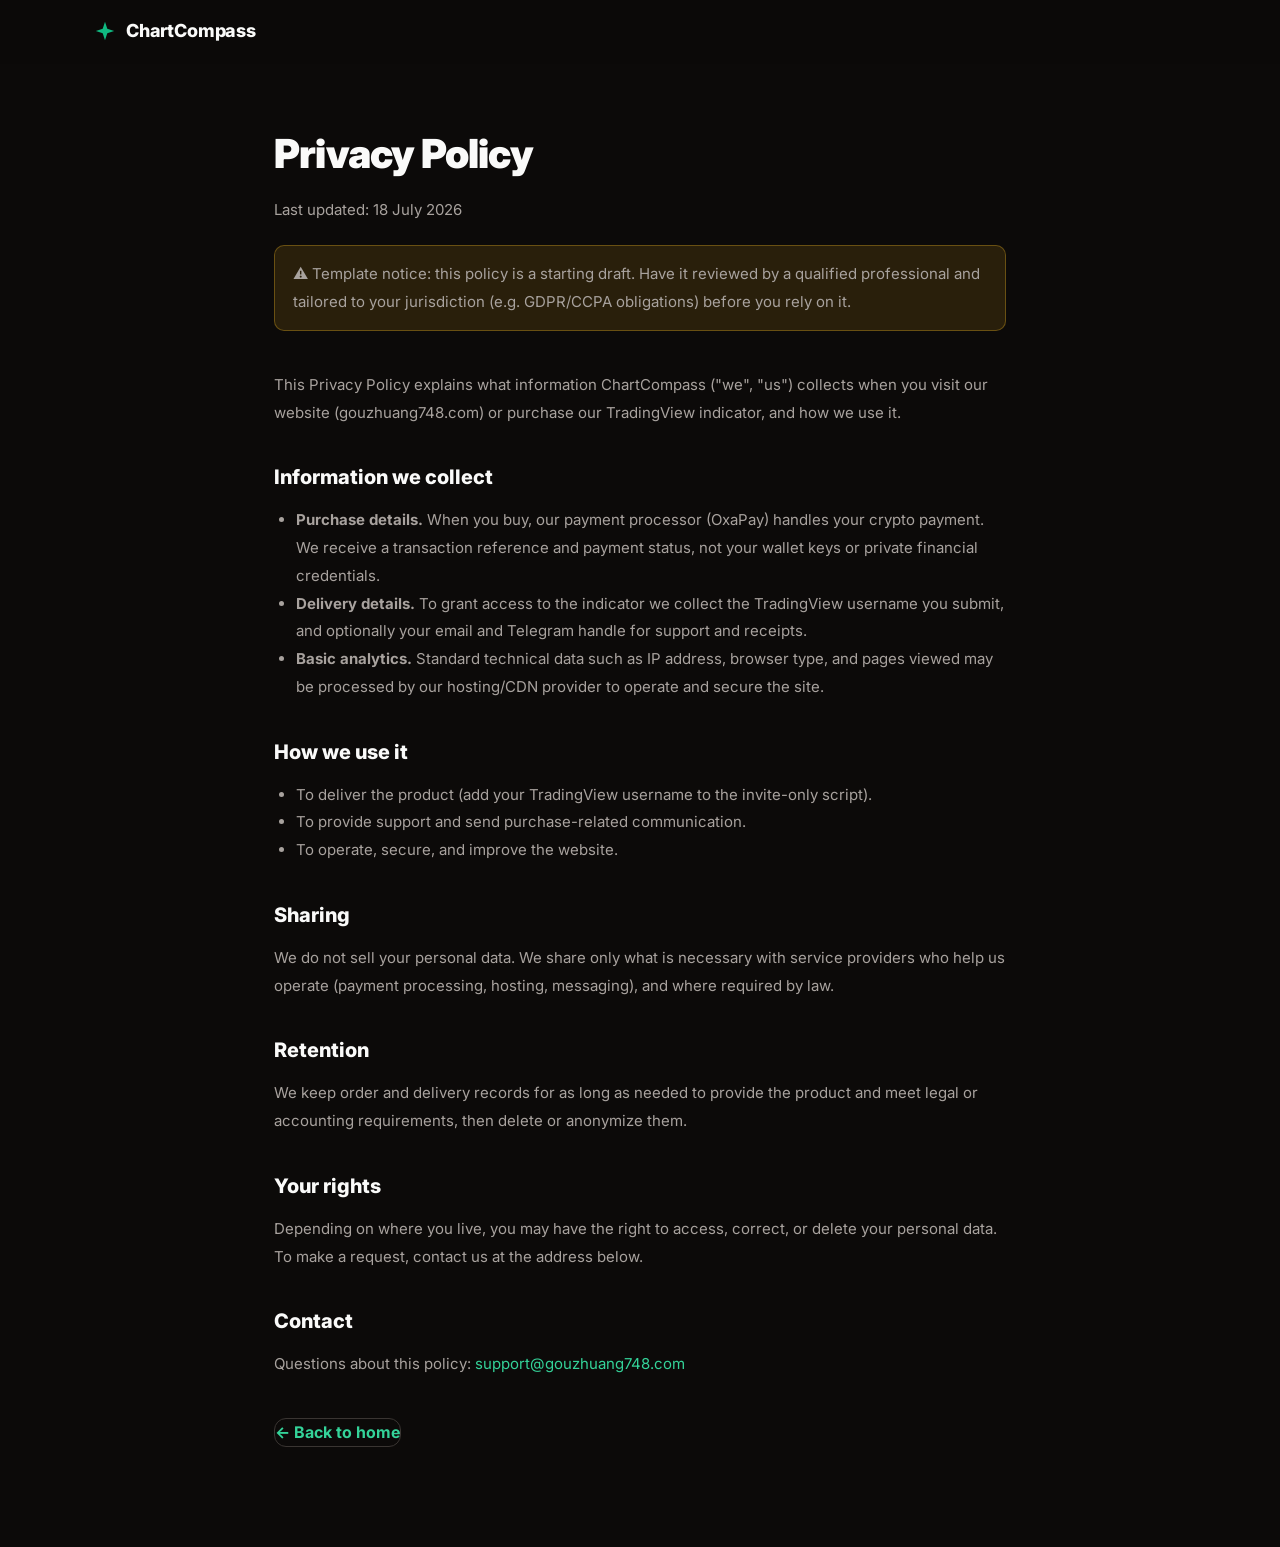
==== privacy-policy.html @ 6cfa23c6 "全面审计修复：资金安全 + 功能 bug + 可访问性 + 生产就绪 收款后端（worker）: - 关闭少付容差(under_paid_coverage 2.5→0) - webhook 增加金额下" ====
<!DOCTYPE html>
<html lang="en">
<head>
<meta charset="UTF-8">
<meta name="viewport" content="width=device-width, initial-scale=1.0">
<title>Privacy Policy — ChartCompass</title>
<meta name="description" content="How ChartCompass collects, uses, and protects your data.">
<meta name="theme-color" content="#0c0a09">
<link rel="icon" href="/favicon.svg" type="image/svg+xml">
<link rel="preconnect" href="https://fonts.googleapis.com">
<link rel="preconnect" href="https://fonts.gstatic.com" crossorigin>
<link href="https://fonts.googleapis.com/css2?family=Inter:wght@400;500;600;700;800;900&display=swap" rel="stylesheet">
<link rel="stylesheet" href="style.css">
</head>
<body>

<header class="nav">
    <div class="nav__inner">
        <a href="./" class="brand">
            <span class="brand__mark" aria-hidden="true">
                <svg viewBox="0 0 24 24" fill="none"><path d="M12 2L14.5 9.5L22 12L14.5 14.5L12 22L9.5 14.5L2 12L9.5 9.5L12 2Z" fill="currentColor"/></svg>
            </span>
            <span class="brand__name">ChartCompass</span>
        </a>
    </div>
</header>

<main class="legal-main">
    <h1>Privacy Policy</h1>
    <p class="legal-updated">Last updated: 18 July 2026</p>

    <p class="legal-note">⚠️ Template notice: this policy is a starting draft. Have it reviewed by a qualified professional and tailored to your jurisdiction (e.g. GDPR/CCPA obligations) before you rely on it.</p>

    <p>This Privacy Policy explains what information ChartCompass ("we", "us") collects when you visit our website (gouzhuang748.com) or purchase our TradingView indicator, and how we use it.</p>

    <h2>Information we collect</h2>
    <ul>
        <li><strong>Purchase details.</strong> When you buy, our payment processor (OxaPay) handles your crypto payment. We receive a transaction reference and payment status, not your wallet keys or private financial credentials.</li>
        <li><strong>Delivery details.</strong> To grant access to the indicator we collect the TradingView username you submit, and optionally your email and Telegram handle for support and receipts.</li>
        <li><strong>Basic analytics.</strong> Standard technical data such as IP address, browser type, and pages viewed may be processed by our hosting/CDN provider to operate and secure the site.</li>
    </ul>

    <h2>How we use it</h2>
    <ul>
        <li>To deliver the product (add your TradingView username to the invite-only script).</li>
        <li>To provide support and send purchase-related communication.</li>
        <li>To operate, secure, and improve the website.</li>
    </ul>

    <h2>Sharing</h2>
    <p>We do not sell your personal data. We share only what is necessary with service providers who help us operate (payment processing, hosting, messaging), and where required by law.</p>

    <h2>Retention</h2>
    <p>We keep order and delivery records for as long as needed to provide the product and meet legal or accounting requirements, then delete or anonymize them.</p>

    <h2>Your rights</h2>
    <p>Depending on where you live, you may have the right to access, correct, or delete your personal data. To make a request, contact us at the address below.</p>

    <h2>Contact</h2>
    <p>Questions about this policy: <a href="mailto:support@gouzhuang748.com">support@gouzhuang748.com</a></p>

    <a class="btn btn--outline legal-back" href="./">← Back to home</a>
</main>

</body>
</html>
---- style.css ----
/* ============================================================
   ChartCompass — 深色交易风设计系统
   底色: 石墨黑 · 主色: 翠绿 #10b981 · 强调: 琥珀 #fbbf24
   ============================================================ */

:root {
    --bg: #0c0a09;
    --bg-alt: #121110;
    --card: #161412;
    --card-2: #1c1917;
    --border: #292524;
    --border-light: #3a3532;
    --text: #fafaf9;
    --text-muted: #a8a29e;
    /* #928a80: 实测在 #0c0a09/#121110/#161412 三种底色上对比度 5.4–5.8，达 WCAG AA */
    --text-dim: #928a80;
    --green: #10b981;
    --green-bright: #34d399;
    --green-dim: rgba(16, 185, 129, .12);
    --red: #ef4444;
    --red-dim: rgba(239, 68, 68, .12);
    --amber: #fbbf24;
    --amber-dim: rgba(251, 191, 36, .12);
    --radius: 16px;
    --radius-sm: 10px;
    --font: "Inter", -apple-system, BlinkMacSystemFont, "Segoe UI", "PingFang SC", "Hiragino Sans GB", "Microsoft YaHei", sans-serif;
}

* { margin: 0; padding: 0; box-sizing: border-box; }

html { scroll-behavior: smooth; }

body {
    font-family: var(--font);
    background: var(--bg);
    color: var(--text);
    line-height: 1.7;
    -webkit-font-smoothing: antialiased;
    overflow-x: hidden;
}

a { color: inherit; text-decoration: none; }
ul { list-style: none; }
button { font-family: inherit; }

.text-green { color: var(--green); }
.text-muted { color: var(--text-dim); }

/* ============ 按钮 ============ */
.btn {
    display: inline-flex;
    align-items: center;
    justify-content: center;
    gap: 8px;
    font-weight: 700;
    border-radius: 12px;
    border: none;
    cursor: pointer;
    transition: transform .15s ease, box-shadow .2s ease, background .2s ease, border-color .2s ease;
    white-space: nowrap;
}
.btn--primary {
    background: linear-gradient(135deg, #10b981, #059669);
    color: #04110c;
    box-shadow: 0 0 0 1px rgba(52, 211, 153, .4), 0 8px 24px -8px rgba(16, 185, 129, .55);
}
.btn--primary:hover {
    transform: translateY(-2px);
    box-shadow: 0 0 0 1px rgba(52, 211, 153, .6), 0 14px 32px -8px rgba(16, 185, 129, .7);
}
.btn--outline {
    background: transparent;
    color: var(--text);
    border: 1px solid var(--border-light);
    box-shadow: none;
}
.btn--outline:hover { border-color: var(--green); color: var(--green-bright); }
.btn--sm { padding: 10px 20px; font-size: 14px; }
.btn--lg { padding: 17px 36px; font-size: 17px; }
.btn--block { width: 100%; }
.btn__arrow { transition: transform .15s ease; }
.btn:hover .btn__arrow { transform: translateX(3px); }

/* ============ 公告条 ============ */
.promo-bar {
    display: flex;
    align-items: center;
    justify-content: center;
    gap: 10px;
    padding: 9px 16px;
    background: linear-gradient(90deg, rgba(251, 191, 36, .10), rgba(251, 191, 36, .18), rgba(251, 191, 36, .10));
    border-bottom: 1px solid rgba(251, 191, 36, .25);
    font-size: 13.5px;
    color: var(--text-muted);
    transition: background .2s ease;
}
.promo-bar:hover { background: rgba(251, 191, 36, .16); }
.promo-bar strong { color: var(--amber); font-weight: 700; }
.promo-bar__badge {
    background: var(--amber);
    color: #1c1300;
    font-size: 11px;
    font-weight: 800;
    padding: 2px 9px;
    border-radius: 999px;
    letter-spacing: .05em;
    flex: none;
}
.promo-bar__arrow { color: var(--amber); font-weight: 700; }

/* ============ 导航 ============ */
.nav {
    position: sticky;
    top: 0;
    z-index: 100;
    background: rgba(12, 10, 9, .82);
    backdrop-filter: blur(14px);
    -webkit-backdrop-filter: blur(14px);
    border-bottom: 1px solid transparent;
    transition: border-color .25s ease;
}
.nav.is-scrolled { border-bottom-color: var(--border); }
.nav__inner {
    max-width: 1140px;
    margin: 0 auto;
    padding: 16px 24px;
    display: flex;
    align-items: center;
    gap: 40px;
}
.brand { display: flex; align-items: center; gap: 10px; font-weight: 800; font-size: 18px; letter-spacing: -.01em; }
.brand__mark { width: 22px; height: 22px; color: var(--green); display: inline-flex; }
.brand__mark svg { width: 100%; height: 100%; }
.nav__links { display: flex; gap: 30px; margin: 0 auto; }
.nav__links a { font-size: 14.5px; font-weight: 500; color: var(--text-muted); transition: color .15s ease; }
.nav__links a:hover { color: var(--text); }
.nav__right { margin-left: auto; display: flex; align-items: center; gap: 12px; }
.lang-switch { display: flex; background: var(--card); border: 1px solid var(--border); border-radius: 999px; padding: 3px; gap: 2px; }
.lang-switch button { background: none; border: none; color: var(--text-dim); font-size: 12.5px; font-weight: 700; padding: 5px 12px; border-radius: 999px; cursor: pointer; transition: color .15s ease, background .15s ease; }
.lang-switch button:hover { color: var(--text); }
.lang-switch button.is-active { background: var(--green-dim); color: var(--green-bright); }
.lang-switch--mobile { align-self: flex-start; margin: 8px 0; }
.nav__burger { display: none; background: none; border: none; cursor: pointer; flex-direction: column; gap: 5px; padding: 6px; margin-left: auto; }
.nav__burger span { display: block; width: 22px; height: 2px; background: var(--text); border-radius: 2px; transition: transform .2s ease, opacity .2s ease; }
.nav__burger.is-open span:nth-child(1) { transform: translateY(7px) rotate(45deg); }
.nav__burger.is-open span:nth-child(2) { opacity: 0; }
.nav__burger.is-open span:nth-child(3) { transform: translateY(-7px) rotate(-45deg); }
.nav__mobile { display: none; flex-direction: column; gap: 4px; padding: 12px 24px 20px; border-top: 1px solid var(--border); }
.nav__mobile a { padding: 10px 0; font-size: 15px; color: var(--text-muted); }
.nav__mobile a:hover { color: var(--text); }
.nav__mobile .btn { margin-top: 8px; color: #04110c; }
.nav__mobile.is-open { display: flex; }

/* ============ Hero ============ */
.hero {
    position: relative;
    text-align: center;
    padding: 100px 24px 90px;
    max-width: 1140px;
    margin: 0 auto;
}
.hero__glow {
    position: absolute;
    top: -120px;
    left: 50%;
    transform: translateX(-50%);
    width: min(900px, 100%);
    height: 600px;
    background: radial-gradient(ellipse at center, rgba(16, 185, 129, .14), transparent 65%);
    pointer-events: none;
}
.eyebrow {
    display: inline-block;
    font-size: 13px;
    font-weight: 600;
    letter-spacing: .08em;
    color: var(--green-bright);
    background: var(--green-dim);
    border: 1px solid rgba(16, 185, 129, .3);
    padding: 6px 16px;
    border-radius: 999px;
    margin-bottom: 28px;
}
.hero h1 {
    font-size: clamp(40px, 7vw, 72px);
    font-weight: 900;
    line-height: 1.12;
    letter-spacing: -.03em;
    margin-bottom: 24px;
}
.hero__sub {
    font-size: clamp(16px, 2.2vw, 19px);
    color: var(--text-muted);
    max-width: 560px;
    margin: 0 auto 36px;
}
.hero__cta { display: flex; justify-content: center; gap: 14px; margin-bottom: 70px; }

/* TradingView 风格实时演示（浅色终端 · JS 生成 SVG · 循环动画） */
.hero__demo { position: relative; max-width: 900px; margin: 0 auto; }
.tv-demo {
    background: #ffffff;
    border: 1px solid var(--border);
    border-radius: var(--radius);
    overflow: hidden;
    box-shadow: 0 30px 80px -20px rgba(0, 0, 0, .8), 0 0 60px -30px rgba(16, 185, 129, .35);
}
.tv-demo__topbar {
    display: flex;
    align-items: center;
    gap: 7px;
    padding: 10px 14px;
    background: #f4f4f5;
    border-bottom: 1px solid #e4e4e7;
}
.dot { width: 11px; height: 11px; border-radius: 50%; flex: none; }
.dot--r { background: #f87171; } .dot--y { background: #fbbf24; } .dot--g { background: #34d399; }
.tv-demo__live {
    margin: 0 auto;
    font-size: 11px;
    font-weight: 700;
    letter-spacing: .08em;
    text-transform: uppercase;
    color: #52525b;
    background: #e4e4e7;
    padding: 3px 16px;
    border-radius: 999px;
}
.tv-demo__stage { display: grid; grid-template-columns: 1fr 148px; }
.tv-demo__main { position: relative; }
.tv-chart { display: block; width: 100%; height: auto; }
.tv-demo__legend {
    position: absolute;
    top: 8px; left: 12px;
    z-index: 4;
    display: flex;
    gap: 10px;
    font-size: 10.5px;
    font-weight: 600;
    color: #71717a;
    white-space: nowrap;
    pointer-events: none;
}
.lg-val--red { color: #f23645; } .lg-val--org { color: #ff9800; } .lg-val--amb { color: #d97706; }
.tv-demo__overlay {
    position: absolute;
    inset: 0;
    z-index: 3;
    display: flex;
    flex-direction: column;
    align-items: center;
    justify-content: center;
    gap: 8px;
    pointer-events: none;
    padding-bottom: 9%;
}
.tv-demo__brand {
    font-size: clamp(20px, 3.8vw, 42px);
    font-weight: 900;
    letter-spacing: .06em;
    color: #18181b;
    text-shadow: 0 0 18px rgba(255, 255, 255, .95), 0 0 40px rgba(255, 255, 255, .7);
}
.tv-demo__tag {
    font-size: clamp(11px, 1.8vw, 17px);
    color: #3f3f46;
    font-weight: 500;
    text-shadow: 0 0 12px rgba(255, 255, 255, .95);
}
.tv-demo__watchlist {
    border-left: 1px solid #e4e4e7;
    background: #fafafa;
    padding: 10px 12px;
    display: flex;
    flex-direction: column;
    gap: 4px;
}
.wl-head { font-size: 10px; font-weight: 800; letter-spacing: .1em; text-transform: uppercase; color: #a1a1aa; padding: 4px 2px 8px; }
.wl-row { display: flex; align-items: center; gap: 8px; padding: 7px 6px; border-radius: 8px; }
.wl-ic { width: 22px; height: 22px; border-radius: 50%; color: #fff; font-size: 11px; font-weight: 800; display: inline-flex; align-items: center; justify-content: center; flex: none; }
.wl-sym { font-size: 12px; font-weight: 700; color: #27272a; }
.wl-chg { margin-left: auto; font-size: 11px; font-weight: 600; color: #a1a1aa; }
.wl-chg.up { color: #089981; } .wl-chg.dn { color: #f23645; }
.wl-row--ghost { height: 22px; border-radius: 8px; background: #f4f4f5; margin-top: 4px; }

/* SVG 内文本与线条 */
.ax-lbl { font-size: 10px; fill: #a1a1aa; font-weight: 500; font-family: var(--font); }
.ax-lbl--b { fill: #52525b; font-weight: 700; }
.mk-lbl { font-size: 9px; font-weight: 700; font-family: var(--font); }
.mk-lbl--red { fill: #f23645; } .mk-lbl--dark { fill: #b91c1c; }
.sig-lbl { font-size: 12px; font-weight: 700; fill: #fff; font-family: var(--font); }
.ptag-lbl { font-size: 10.5px; font-weight: 700; fill: #fff; font-family: var(--font); }
.ln { fill: none; stroke-width: 2; stroke-linejoin: round; }
.ln--ma { stroke: #ff9800; }
.ln--trail { stroke: #f23645; stroke-width: 1.8; }
.ln--trend { stroke: #089981; stroke-width: 2.4; }

/* 演示动画：默认静态全显；.anim 时按时间轴播放（12s 一轮） */
@keyframes fadeIn { to { opacity: 1; } }
.tv-demo.anim .cnd { opacity: 0; animation: cndIn .4s ease forwards; }
@keyframes cndIn { from { opacity: 0; transform: translateY(6px); } to { opacity: 1; transform: none; } }
.tv-demo.anim .ln { stroke-dasharray: 1; stroke-dashoffset: 1; animation: lnDraw 3.8s ease .4s forwards; }
@keyframes lnDraw { to { stroke-dashoffset: 0; } }
.tv-demo.anim .g-cur { opacity: 0; animation: fadeIn .5s ease 4.3s forwards; }
.tv-demo.anim .g-extras { opacity: 0; animation: fadeIn .6s ease 3s forwards; }
.tv-demo.anim .g-signal {
    opacity: 0;
    transform-box: fill-box;
    transform-origin: center;
    animation: sigPop .45s cubic-bezier(.5, 1.8, .6, 1) 4.7s forwards;
}
@keyframes sigPop { from { opacity: 0; transform: scale(.4); } to { opacity: 1; transform: scale(1); } }
.tv-demo.anim .ptag { opacity: 0; animation: fadeIn .4s ease forwards; }
.tv-demo.anim .ptag:nth-child(1) { animation-delay: 5s; }
.tv-demo.anim .ptag:nth-child(2) { animation-delay: 5.12s; }
.tv-demo.anim .ptag:nth-child(3) { animation-delay: 5.24s; }
.tv-demo.anim .ptag:nth-child(4) { animation-delay: 5.36s; }
.tv-demo.anim .ptag:nth-child(5) { animation-delay: 5.48s; }
.tv-demo.anim .tv-demo__overlay { opacity: 0; animation: fadeIn 1s ease 1.2s forwards; }

/* ============ 通用 Section ============ */
.section {
    padding: 110px 24px;
    max-width: 1140px;
    margin: 0 auto;
}
.section--alt { max-width: none; background: var(--bg-alt); border-top: 1px solid var(--border); border-bottom: 1px solid var(--border); }
.section--alt > * { max-width: 1092px; margin-left: auto; margin-right: auto; }
.section__kicker {
    text-align: center;
    font-size: 13px;
    font-weight: 700;
    letter-spacing: .12em;
    text-transform: uppercase;
    color: var(--green-bright);
    margin-bottom: 16px;
}
.section__title {
    text-align: center;
    font-size: clamp(30px, 4.6vw, 46px);
    font-weight: 900;
    line-height: 1.2;
    letter-spacing: -.02em;
    margin-bottom: 18px;
}
.section__sub {
    text-align: center;
    color: var(--text-muted);
    font-size: 17px;
    max-width: 520px;
    margin: 0 auto 56px;
}
.section__closer {
    text-align: center;
    font-size: 20px;
    font-weight: 700;
    margin: 56px auto 20px;
}
.section__cta { text-align: center; }
.placeholder-note { font-size: 12px; color: var(--text-dim); }

/* ============ 网格与卡片 ============ */
.grid { display: grid; gap: 20px; }
.grid--3 { grid-template-columns: repeat(3, 1fr); }
.grid--2 { grid-template-columns: repeat(2, 1fr); }

.card {
    background: var(--card);
    border: 1px solid var(--border);
    border-radius: var(--radius);
    padding: 26px;
    transition: border-color .2s ease, transform .2s ease;
}
.card:hover { border-color: var(--border-light); transform: translateY(-3px); }
.card__num {
    display: inline-block;
    font-size: 13px;
    font-weight: 800;
    color: var(--text-dim);
    letter-spacing: .1em;
    margin-bottom: 10px;
}
.card__num--green { color: var(--green-bright); }
.card h3 { font-size: 19px; font-weight: 700; line-height: 1.4; margin-bottom: 10px; }
.card p { font-size: 14.5px; color: var(--text-muted); }

/* 卡片内小可视化 */
.card__visual {
    height: 110px;
    border-radius: var(--radius-sm);
    background: var(--card-2);
    border: 1px solid var(--border);
    margin-bottom: 20px;
    display: flex;
    align-items: center;
    justify-content: center;
    overflow: hidden;
    position: relative;
}
.viz-guess { width: 100%; height: 100%; position: relative; display: flex; align-items: center; justify-content: center; }
.viz-guess svg { position: absolute; inset: 0; width: 100%; height: 100%; padding: 18px; }
.viz-guess__q {
    position: relative;
    z-index: 1;
    font-size: 26px;
    font-weight: 900;
    color: var(--text-dim);
    background: var(--card);
    border: 1px solid var(--border-light);
    width: 44px; height: 44px;
    border-radius: 50%;
    display: flex; align-items: center; justify-content: center;
}
.line-muted { fill: none; stroke: #78716c; stroke-width: 2; opacity: .6; }
.line-green { fill: none; stroke: #10b981; stroke-width: 2.5; }
.viz-conflict, .viz-updown { display: flex; gap: 10px; flex-wrap: wrap; justify-content: center; }
.chip {
    font-size: 12px;
    font-weight: 700;
    padding: 6px 14px;
    border-radius: 999px;
    border: 1px solid;
}
.chip--buy { color: var(--green-bright); background: var(--green-dim); border-color: rgba(16,185,129,.35); }
.chip--sell { color: #fca5a5; background: var(--red-dim); border-color: rgba(239,68,68,.35); }
.chip--wait { color: var(--text-dim); background: rgba(255,255,255,.03); border-color: var(--border-light); }
.chip--muted { color: var(--text-dim); background: rgba(255,255,255,.03); border-color: var(--border); }
.chip--lg { font-size: 14px; padding: 9px 22px; }
.viz-zero span {
    font-size: 22px;
    font-weight: 900;
    color: var(--red);
    text-decoration: line-through;
    text-decoration-thickness: 3px;
    opacity: .85;
}
.viz-zones { width: 100%; height: 100%; display: flex; flex-direction: column; }
.viz-zones svg { flex: 1; width: 100%; padding: 4px 14px; min-height: 0; }
.viz-zones__band {
    font-size: 10px;
    font-weight: 800;
    letter-spacing: .14em;
    padding: 5px 14px;
}
.viz-zones__band--sell { background: rgba(239,68,68,.14); color: #fca5a5; border-bottom: 1px dashed rgba(239,68,68,.4); }
.viz-zones__band--buy { background: rgba(16,185,129,.14); color: #6ee7b7; border-top: 1px dashed rgba(16,185,129,.4); }
.viz-flow { display: flex; align-items: center; gap: 6px; flex-wrap: nowrap; }
.viz-flow .chip { white-space: nowrap; font-size: 10.5px; padding: 5px 10px; }
.viz-flow__line { width: 14px; height: 1px; background: var(--border-light); flex: none; }

/* ============ 评价 ============ */
.testimonial {
    max-width: 720px;
    margin: 0 auto 36px;
    text-align: center;
}
.testimonial__quote {
    font-size: clamp(17px, 2.4vw, 21px);
    font-weight: 500;
    line-height: 1.75;
    color: var(--text);
    margin-bottom: 28px;
    min-height: 110px;
}
.testimonial__who { display: flex; align-items: center; justify-content: center; gap: 14px; text-align: left; }
.avatar {
    width: 46px; height: 46px;
    border-radius: 50%;
    background: linear-gradient(135deg, var(--green), #047857);
    color: #04110c;
    font-weight: 800;
    font-size: 17px;
    display: inline-flex;
    align-items: center;
    justify-content: center;
    flex: none;
}
.testimonial__name { font-weight: 700; font-size: 15px; }
.testimonial__role { font-size: 13px; color: var(--text-dim); }
.testimonial__picker {
    display: flex;
    justify-content: center;
    gap: 10px;
    flex-wrap: wrap;
}
.picker-btn {
    display: flex;
    align-items: center;
    gap: 9px;
    background: var(--card);
    border: 1px solid var(--border);
    border-radius: 999px;
    padding: 7px 16px 7px 8px;
    cursor: pointer;
    color: var(--text-muted);
    font-size: 13px;
    font-weight: 600;
    transition: border-color .15s ease, color .15s ease, background .15s ease;
}
.picker-btn .avatar { width: 28px; height: 28px; font-size: 12px; }
.picker-btn:hover { border-color: var(--border-light); color: var(--text); }
.picker-btn.is-active { border-color: var(--green); color: var(--text); background: var(--green-dim); }

/* ============ 功能矩阵 ============ */
.feat-grid { margin-bottom: 24px; }
.feat {
    background: var(--card);
    border: 1px solid var(--border);
    border-radius: var(--radius);
    padding: 26px;
    transition: border-color .2s ease, transform .2s ease;
}
.feat:hover { border-color: rgba(16,185,129,.4); transform: translateY(-3px); }
.feat__icon {
    width: 42px; height: 42px;
    border-radius: 11px;
    background: var(--green-dim);
    border: 1px solid rgba(16,185,129,.3);
    color: var(--green-bright);
    display: flex; align-items: center; justify-content: center;
    margin-bottom: 18px;
}
.feat__icon svg { width: 21px; height: 21px; }
.feat h3 { font-size: 17px; font-weight: 700; margin-bottom: 8px; }
.feat p { font-size: 14px; color: var(--text-muted); }

/* AI 加赠卡 */
.ai-card {
    display: grid;
    grid-template-columns: 1fr 1.1fr;
    gap: 30px;
    align-items: center;
    background: linear-gradient(135deg, var(--card), #1a1610);
    border: 1px solid rgba(251,191,36,.35);
    border-radius: var(--radius);
    padding: 34px;
    box-shadow: 0 0 50px -20px rgba(251,191,36,.25);
}
.ai-card__info h3 { font-size: 21px; font-weight: 800; line-height: 1.45; margin-bottom: 12px; }
.ai-card__info p { color: var(--text-muted); font-size: 15px; }
.ai-card__chat { display: flex; flex-direction: column; gap: 12px; }
.bubble {
    padding: 13px 18px;
    border-radius: 14px;
    font-size: 14px;
    line-height: 1.65;
}
.bubble--user {
    align-self: flex-end;
    background: var(--green-dim);
    border: 1px solid rgba(16,185,129,.3);
    color: var(--green-bright);
    border-bottom-right-radius: 4px;
    font-weight: 600;
}
.bubble--ai {
    align-self: flex-start;
    background: var(--card-2);
    border: 1px solid var(--border);
    color: var(--text-muted);
    border-bottom-left-radius: 4px;
}

/* 徽章 */
.badge {
    display: inline-block;
    font-size: 11px;
    font-weight: 800;
    letter-spacing: .05em;
    padding: 3px 11px;
    border-radius: 999px;
    vertical-align: middle;
}
.badge--amber { background: var(--amber-dim); color: var(--amber); border: 1px solid rgba(251,191,36,.4); }
.badge--green { background: var(--green-dim); color: var(--green-bright); border: 1px solid rgba(16,185,129,.35); }

/* ============ 步骤 ============ */
.steps {
    display: grid;
    grid-template-columns: repeat(3, 1fr);
    gap: 20px;
    max-width: 1092px;
    margin: 0 auto;
}
.step {
    position: relative;
    background: var(--card);
    border: 1px solid var(--border);
    border-radius: var(--radius);
    padding: 30px 26px;
}
.step__num {
    display: inline-flex;
    align-items: center;
    justify-content: center;
    width: 40px; height: 40px;
    border-radius: 50%;
    background: var(--green-dim);
    border: 1px solid rgba(16,185,129,.35);
    color: var(--green-bright);
    font-weight: 800;
    font-size: 14px;
    margin-bottom: 18px;
}
.step h3 { font-size: 18px; font-weight: 700; margin-bottom: 8px; }
.step p { font-size: 14.5px; color: var(--text-muted); }

/* ============ 定价 ============ */
.section__title--price { font-size: clamp(44px, 7vw, 76px); margin-bottom: 40px; }
.section__title--price .usdt { font-size: .45em; color: var(--green-bright); font-weight: 800; vertical-align: .28em; margin-left: 4px; }

.anchor-row {
    display: grid;
    grid-template-columns: 1fr 1.15fr 1fr;
    gap: 16px;
    max-width: 860px;
    margin: 0 auto 40px;
    align-items: stretch;
}
.anchor {
    text-align: center;
    background: var(--card);
    border: 1px solid var(--border);
    border-radius: var(--radius);
    padding: 24px 18px;
}
.anchor__label { font-size: 12px; font-weight: 700; letter-spacing: .1em; text-transform: uppercase; color: var(--text-dim); margin-bottom: 10px; }
.anchor__val { font-size: 22px; font-weight: 900; letter-spacing: -.01em; }
.anchor__val span { font-size: 13px; color: var(--text-dim); font-weight: 600; }
.anchor__note { font-size: 12.5px; color: var(--text-dim); margin-top: 6px; }
.anchor--hero {
    border-color: rgba(16,185,129,.5);
    background: linear-gradient(180deg, rgba(16,185,129,.1), var(--card));
    box-shadow: 0 0 40px -14px rgba(16,185,129,.4);
    transform: scale(1.04);
}
.anchor--hero .anchor__label { color: var(--green-bright); }
.anchor--hero .anchor__note { color: var(--text-muted); }
.anchor--red { border-color: rgba(239,68,68,.35); }
.anchor--red .anchor__val { color: var(--red); }

.price-card {
    max-width: 620px;
    margin: 0 auto;
    background: var(--card);
    border: 1px solid var(--border-light);
    border-radius: 20px;
    padding: 36px;
    box-shadow: 0 30px 80px -30px rgba(0,0,0,.8);
}
.price-card__block {
    padding: 20px 0;
    border-bottom: 1px solid var(--border);
}
.price-card__block:first-child { padding-top: 0; }
.price-card__block--bonus {
    background: var(--amber-dim);
    border: 1px solid rgba(251,191,36,.3);
    border-radius: var(--radius-sm);
    padding: 18px;
    margin: 20px 0;
}
.price-card__block--bonus .badge { margin-bottom: 10px; }
.stack-head {
    display: flex;
    justify-content: space-between;
    align-items: baseline;
    gap: 12px;
    font-weight: 700;
    font-size: 16px;
}
.stack-head__val { font-size: 13px; color: var(--text-dim); font-weight: 600; white-space: nowrap; }
.stack-list { margin-top: 12px; display: flex; flex-direction: column; gap: 8px; }
.stack-list li {
    font-size: 14.5px;
    color: var(--text-muted);
    padding-left: 26px;
    position: relative;
}
.stack-list li::before {
    content: "✓";
    position: absolute;
    left: 0;
    color: var(--green-bright);
    font-weight: 800;
}
.stack-sub { font-size: 13.5px; color: var(--text-dim); margin-top: 8px; }
.price-card__total { padding: 22px 0; }
.total-row {
    display: flex;
    justify-content: space-between;
    align-items: baseline;
    font-size: 14.5px;
    color: var(--text-dim);
}
.total-row__val--strike { text-decoration: line-through; }
.total-row--final { margin-top: 10px; font-size: 17px; font-weight: 800; color: var(--text); }
.total-row--final .total-row__val { font-size: 26px; color: var(--green-bright); }
.total-row--final em { font-style: normal; font-size: 13px; color: var(--text-dim); font-weight: 600; }
.price-card .btn { margin-top: 6px; }
.price-card__note {
    text-align: center;
    font-size: 12.5px;
    color: var(--text-dim);
    margin-top: 16px;
}

/* ============ FAQ ============ */
.faq { max-width: 720px; margin: 0 auto; display: flex; flex-direction: column; gap: 12px; }
.faq-item {
    background: var(--card);
    border: 1px solid var(--border);
    border-radius: var(--radius-sm);
    overflow: hidden;
    transition: border-color .2s ease;
}
.faq-item.is-open { border-color: var(--border-light); }
.faq-item__q {
    width: 100%;
    display: flex;
    justify-content: space-between;
    align-items: center;
    gap: 16px;
    background: none;
    border: none;
    color: var(--text);
    font-size: 15.5px;
    font-weight: 600;
    text-align: left;
    padding: 19px 22px;
    cursor: pointer;
}
.faq-item__icon {
    font-size: 20px;
    font-weight: 400;
    color: var(--text-dim);
    transition: transform .25s ease, color .2s ease;
    flex: none;
}
.faq-item.is-open .faq-item__icon { transform: rotate(45deg); color: var(--green-bright); }
.faq-item__a {
    max-height: 0;
    overflow: hidden;
    transition: max-height .3s ease;
}
.faq-item.is-open .faq-item__a { max-height: 220px; }
.faq-item__a p { padding: 0 22px 20px; font-size: 14.5px; color: var(--text-muted); }

/* ============ 页脚 ============ */
.footer {
    border-top: 1px solid var(--border);
    background: var(--bg-alt);
    padding: 70px 24px 110px;
}
.footer__grid {
    max-width: 1092px;
    margin: 0 auto 50px;
    display: grid;
    grid-template-columns: 1.6fr 1fr 1fr 1fr;
    gap: 40px;
}
.footer__col { display: flex; flex-direction: column; gap: 11px; align-items: flex-start; }
.footer__col h5 { font-size: 13px; font-weight: 700; letter-spacing: .08em; text-transform: uppercase; color: var(--text-dim); margin-bottom: 4px; }
.footer__col a { font-size: 14px; color: var(--text-muted); transition: color .15s ease; }
.footer__col a:hover { color: var(--text); }
.footer__tag { font-size: 13px; color: var(--text-dim); }
.footer__legal {
    max-width: 1092px;
    margin: 0 auto 30px;
    padding-top: 30px;
    border-top: 1px solid var(--border);
}
.footer__legal p { font-size: 12.5px; color: var(--text-dim); max-width: 760px; }
.footer__legal strong { color: var(--text-muted); }
.footer__tm { margin-top: 10px; opacity: .8; }
.footer__bottom {
    max-width: 1092px;
    margin: 0 auto;
    display: flex;
    justify-content: space-between;
    align-items: center;
    gap: 20px;
    flex-wrap: wrap;
}
.footer__bottom p { font-size: 13px; color: var(--text-dim); }
.pay-badges { display: flex; gap: 8px; }
.pay-badge {
    font-size: 11px;
    font-weight: 700;
    color: var(--text-dim);
    border: 1px solid var(--border);
    border-radius: 6px;
    padding: 4px 10px;
    letter-spacing: .05em;
}

/* ============ 底部吸底购买条 ============ */
.sticky-bar {
    position: fixed;
    left: 0; right: 0; bottom: 0;
    z-index: 90;
    display: flex;
    align-items: center;
    justify-content: space-between;
    gap: 16px;
    padding: 12px 24px;
    background: rgba(12, 10, 9, .92);
    backdrop-filter: blur(14px);
    -webkit-backdrop-filter: blur(14px);
    border-top: 1px solid var(--border);
    transform: translateY(110%);
    transition: transform .3s ease;
}
.sticky-bar.is-visible { transform: none; }
.sticky-bar__info { display: flex; flex-direction: column; line-height: 1.35; }
.sticky-bar__name { font-weight: 800; font-size: 14.5px; }
.sticky-bar__price { font-size: 12.5px; color: var(--text-dim); }

/* ============ 滚动入场动画（无 JS 时默认全部可见） ============ */
.reveal { transition: opacity .6s ease, transform .6s ease; }
html.js .reveal {
    opacity: 0;
    transform: translateY(24px);
}
html.js .reveal.in-view { opacity: 1; transform: none; }
.delay-1 { transition-delay: .1s; }
.delay-2 { transition-delay: .2s; }
.delay-3 { transition-delay: .3s; }
.delay-4 { transition-delay: .4s; }
@media (prefers-reduced-motion: reduce) {
    html.js .reveal { opacity: 1; transform: none; transition: none; }
    .spinner { animation: none; }
    .tv-demo.anim .cnd,
    .tv-demo.anim .ln,
    .tv-demo.anim .g-cur,
    .tv-demo.anim .g-extras,
    .tv-demo.anim .g-signal,
    .tv-demo.anim .ptag,
    .tv-demo.anim .tv-demo__overlay { animation: none; opacity: 1; stroke-dashoffset: 0; }
}

/* 键盘可见焦点环（深色底上统一用亮绿，覆盖各交互控件） */
:focus-visible {
    outline: 2px solid var(--green-bright);
    outline-offset: 2px;
    border-radius: 4px;
}
.claim-form input:focus-visible {
    outline: 2px solid var(--green-bright);
    outline-offset: 1px;
    border-color: var(--green);
}

/* ============ 法律页 ============ */
.legal-main { max-width: 780px; margin: 0 auto; padding: 56px 24px 100px; }
.legal-main h1 { font-size: clamp(28px, 4vw, 40px); font-weight: 900; letter-spacing: -.02em; margin-bottom: 8px; }
.legal-updated { color: var(--text-dim); font-size: 14px; margin-bottom: 22px; }
.legal-note {
    background: var(--amber-dim);
    border: 1px solid rgba(251, 191, 36, .3);
    border-radius: var(--radius-sm);
    padding: 14px 18px;
    font-size: 13.5px;
    color: var(--text-muted);
    margin-bottom: 40px;
}
.legal-main h2 { font-size: 20px; font-weight: 800; margin: 34px 0 12px; }
.legal-main p, .legal-main li { color: var(--text-muted); font-size: 15px; line-height: 1.85; }
.legal-main ul { padding-left: 22px; list-style: disc; margin: 10px 0; }
.legal-main a { color: var(--green-bright); }
.legal-back { display: inline-block; margin-top: 40px; }

/* 内联错误条（success 表单 + 定价结账） */
.form-error,
.checkout-error {
    margin-top: 12px;
    color: #fca5a5;
    font-size: 13.5px;
    font-weight: 600;
    text-align: center;
}
.checkout-error[hidden] { display: none; }

/* ============ 响应式 ============ */
@media (max-width: 960px) {
    .grid--3, .grid--2, .steps { grid-template-columns: 1fr; }
    .nav__links, .nav__right { display: none; }
    .nav__burger { display: flex; }
    /* success 页没有汉堡菜单兜底，语言切换器需在窄屏保持可见可点 */
    .success-body .nav__right { display: flex; }
    .success-body .nav__inner { gap: 16px; }
    .hero { padding: 70px 20px 60px; }
    .hero__cta { flex-direction: column; align-items: center; }
    .tv-demo__stage { grid-template-columns: 1fr; }
    .tv-demo__watchlist { display: none; }
    .section { padding: 80px 20px; }
    .ai-card { grid-template-columns: 1fr; padding: 26px; }
    .anchor-row { grid-template-columns: 1fr; max-width: 420px; }
    .anchor--hero { transform: none; order: -1; }
    .price-card { padding: 26px 20px; }
    .footer__grid { grid-template-columns: 1fr 1fr; }
    .footer { padding-bottom: 130px; }
    .viz-flow { transform: scale(.85); }
    .promo-bar { font-size: 12px; }
}

/* ============ 按钮加载态 ============ */
.btn.is-loading { opacity: .65; pointer-events: none; }

/* ============ 订单状态页 ============ */
.success-body { min-height: 100vh; display: flex; flex-direction: column; }
.success-main {
    flex: 1;
    display: flex;
    align-items: flex-start;
    justify-content: center;
    padding: 80px 20px;
}
.status-card {
    width: 100%;
    max-width: 520px;
    background: var(--card);
    border: 1px solid var(--border);
    border-radius: 20px;
    padding: 44px 36px;
    text-align: center;
    box-shadow: 0 30px 80px -30px rgba(0, 0, 0, .8);
}
.status-card h1 { font-size: 24px; font-weight: 800; margin: 18px 0 10px; line-height: 1.4; }
.status-card p { color: var(--text-muted); font-size: 15px; margin-bottom: 22px; }
.status-icon {
    width: 58px; height: 58px;
    border-radius: 50%;
    display: inline-flex;
    align-items: center;
    justify-content: center;
    font-size: 24px;
    font-weight: 800;
}
.status-icon--ok { background: var(--green-dim); color: var(--green-bright); border: 1px solid rgba(16, 185, 129, .4); }
.status-icon--wait { background: var(--amber-dim); border: 1px solid rgba(251, 191, 36, .35); }
.status-icon--err { background: var(--red-dim); color: #fca5a5; border: 1px solid rgba(239, 68, 68, .4); }
.spinner {
    width: 44px; height: 44px;
    border-radius: 50%;
    border: 3px solid var(--border);
    border-top-color: var(--green);
    margin: 0 auto;
    animation: spin 1s linear infinite;
}
@keyframes spin { to { transform: rotate(360deg); } }
.claim-form { display: flex; flex-direction: column; gap: 16px; text-align: left; margin-top: 6px; }
.claim-form label { display: flex; flex-direction: column; gap: 6px; font-size: 13px; font-weight: 600; color: var(--text-muted); }
.claim-form input {
    background: var(--card-2);
    border: 1px solid var(--border-light);
    border-radius: 10px;
    padding: 12px 14px;
    color: var(--text);
    font-size: 15px;
    font-family: inherit;
    outline: none;
    transition: border-color .15s ease;
}
.claim-form input:focus { border-color: var(--green); }
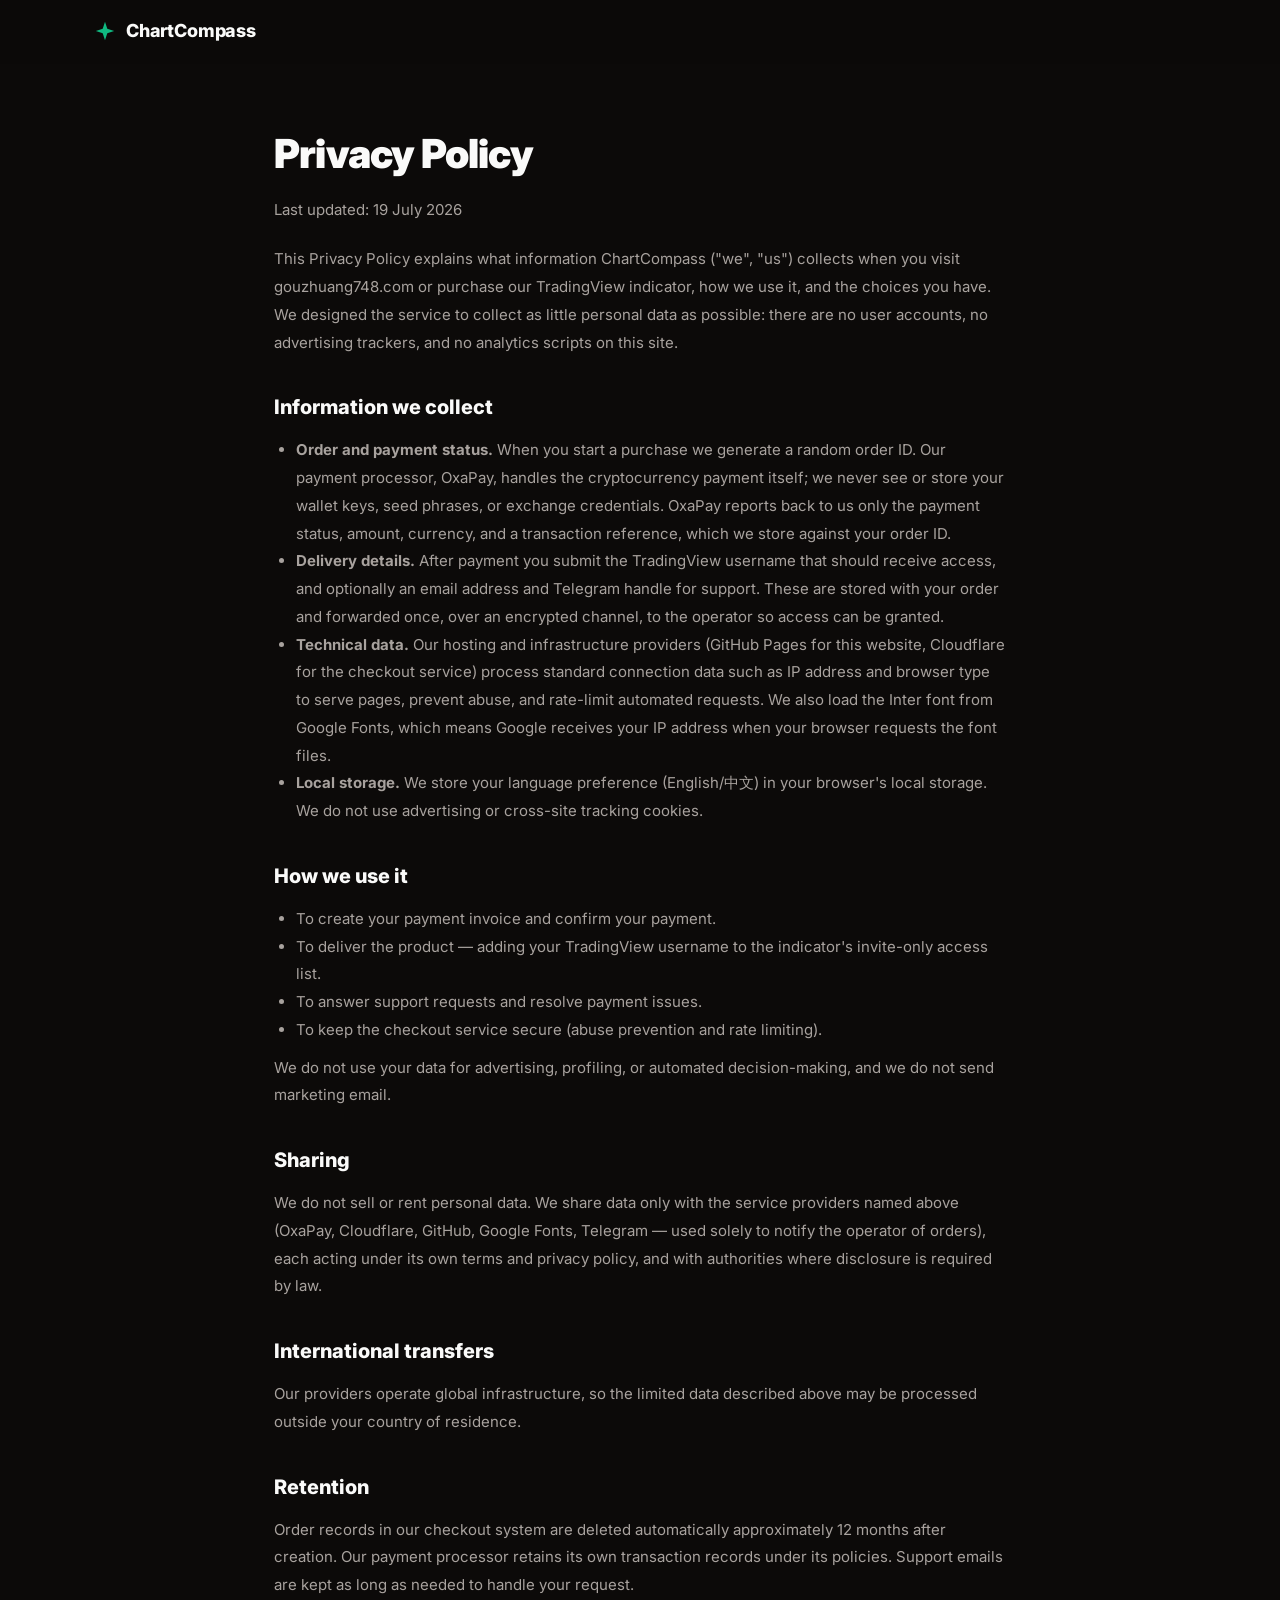
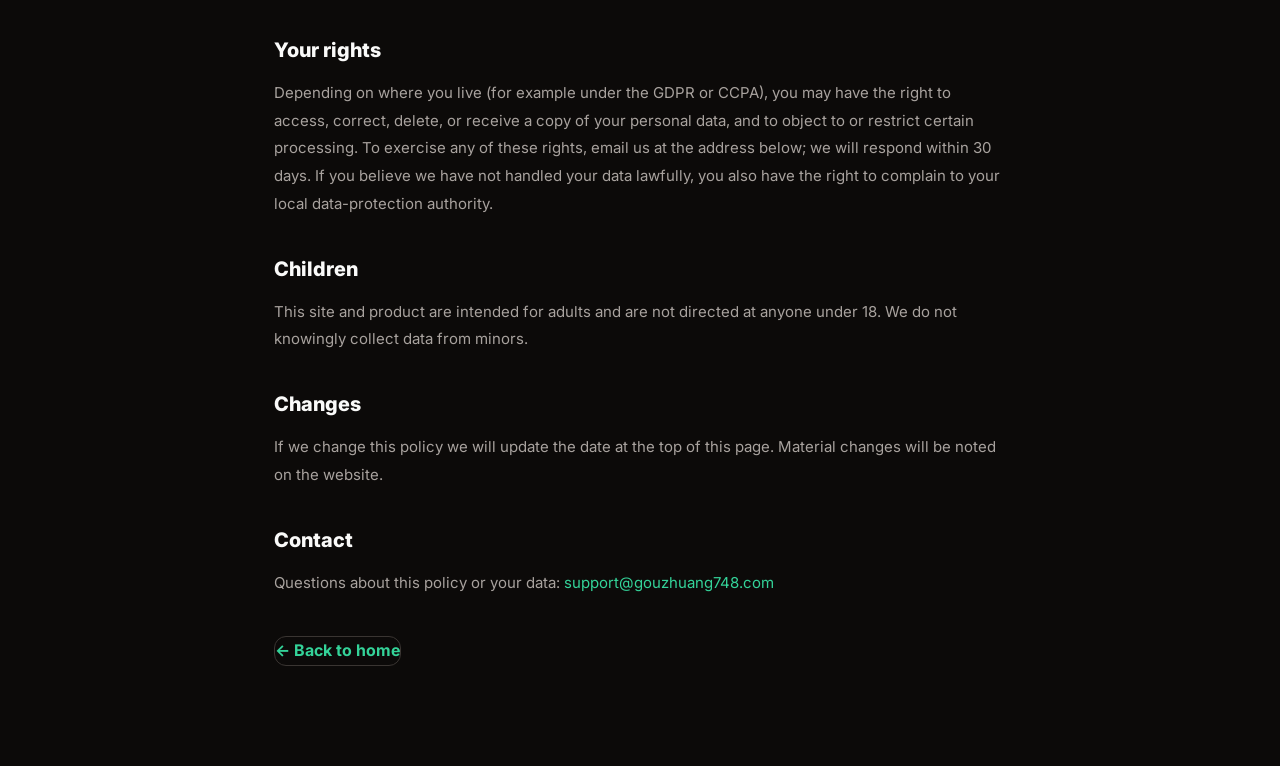
==== commit 3b69b791: "法律页正式化：隐私/条款/退款全面重写，与系统真实行为逐条对齐 - 隐私政策：如实披露真实数据流（OxaPay 只回传支付状态、订单 KV 约 12 个月自动删除、   GitHub Pages/Cl" ====
--- a/privacy-policy.html
+++ b/privacy-policy.html
@@ -27,37 +27,47 @@
 
 <main class="legal-main">
     <h1>Privacy Policy</h1>
-    <p class="legal-updated">Last updated: 18 July 2026</p>
+    <p class="legal-updated">Last updated: 19 July 2026</p>
 
-    <p class="legal-note">⚠️ Template notice: this policy is a starting draft. Have it reviewed by a qualified professional and tailored to your jurisdiction (e.g. GDPR/CCPA obligations) before you rely on it.</p>
-
-    <p>This Privacy Policy explains what information ChartCompass ("we", "us") collects when you visit our website (gouzhuang748.com) or purchase our TradingView indicator, and how we use it.</p>
+    <p>This Privacy Policy explains what information ChartCompass ("we", "us") collects when you visit gouzhuang748.com or purchase our TradingView indicator, how we use it, and the choices you have. We designed the service to collect as little personal data as possible: there are no user accounts, no advertising trackers, and no analytics scripts on this site.</p>
 
     <h2>Information we collect</h2>
     <ul>
-        <li><strong>Purchase details.</strong> When you buy, our payment processor (OxaPay) handles your crypto payment. We receive a transaction reference and payment status, not your wallet keys or private financial credentials.</li>
-        <li><strong>Delivery details.</strong> To grant access to the indicator we collect the TradingView username you submit, and optionally your email and Telegram handle for support and receipts.</li>
-        <li><strong>Basic analytics.</strong> Standard technical data such as IP address, browser type, and pages viewed may be processed by our hosting/CDN provider to operate and secure the site.</li>
+        <li><strong>Order and payment status.</strong> When you start a purchase we generate a random order ID. Our payment processor, OxaPay, handles the cryptocurrency payment itself; we never see or store your wallet keys, seed phrases, or exchange credentials. OxaPay reports back to us only the payment status, amount, currency, and a transaction reference, which we store against your order ID.</li>
+        <li><strong>Delivery details.</strong> After payment you submit the TradingView username that should receive access, and optionally an email address and Telegram handle for support. These are stored with your order and forwarded once, over an encrypted channel, to the operator so access can be granted.</li>
+        <li><strong>Technical data.</strong> Our hosting and infrastructure providers (GitHub Pages for this website, Cloudflare for the checkout service) process standard connection data such as IP address and browser type to serve pages, prevent abuse, and rate-limit automated requests. We also load the Inter font from Google Fonts, which means Google receives your IP address when your browser requests the font files.</li>
+        <li><strong>Local storage.</strong> We store your language preference (English/中文) in your browser's local storage. We do not use advertising or cross-site tracking cookies.</li>
     </ul>
 
     <h2>How we use it</h2>
     <ul>
-        <li>To deliver the product (add your TradingView username to the invite-only script).</li>
-        <li>To provide support and send purchase-related communication.</li>
-        <li>To operate, secure, and improve the website.</li>
+        <li>To create your payment invoice and confirm your payment.</li>
+        <li>To deliver the product — adding your TradingView username to the indicator's invite-only access list.</li>
+        <li>To answer support requests and resolve payment issues.</li>
+        <li>To keep the checkout service secure (abuse prevention and rate limiting).</li>
     </ul>
+    <p>We do not use your data for advertising, profiling, or automated decision-making, and we do not send marketing email.</p>
 
     <h2>Sharing</h2>
-    <p>We do not sell your personal data. We share only what is necessary with service providers who help us operate (payment processing, hosting, messaging), and where required by law.</p>
+    <p>We do not sell or rent personal data. We share data only with the service providers named above (OxaPay, Cloudflare, GitHub, Google Fonts, Telegram — used solely to notify the operator of orders), each acting under its own terms and privacy policy, and with authorities where disclosure is required by law.</p>
+
+    <h2>International transfers</h2>
+    <p>Our providers operate global infrastructure, so the limited data described above may be processed outside your country of residence.</p>
 
     <h2>Retention</h2>
-    <p>We keep order and delivery records for as long as needed to provide the product and meet legal or accounting requirements, then delete or anonymize them.</p>
+    <p>Order records in our checkout system are deleted automatically approximately 12 months after creation. Our payment processor retains its own transaction records under its policies. Support emails are kept as long as needed to handle your request.</p>
 
     <h2>Your rights</h2>
-    <p>Depending on where you live, you may have the right to access, correct, or delete your personal data. To make a request, contact us at the address below.</p>
+    <p>Depending on where you live (for example under the GDPR or CCPA), you may have the right to access, correct, delete, or receive a copy of your personal data, and to object to or restrict certain processing. To exercise any of these rights, email us at the address below; we will respond within 30 days. If you believe we have not handled your data lawfully, you also have the right to complain to your local data-protection authority.</p>
+
+    <h2>Children</h2>
+    <p>This site and product are intended for adults and are not directed at anyone under 18. We do not knowingly collect data from minors.</p>
+
+    <h2>Changes</h2>
+    <p>If we change this policy we will update the date at the top of this page. Material changes will be noted on the website.</p>
 
     <h2>Contact</h2>
-    <p>Questions about this policy: <a href="mailto:support@gouzhuang748.com">support@gouzhuang748.com</a></p>
+    <p>Questions about this policy or your data: <a href="mailto:support@gouzhuang748.com">support@gouzhuang748.com</a></p>
 
     <a class="btn btn--outline legal-back" href="./">← Back to home</a>
 </main>
--- a/style.css
+++ b/style.css
@@ -743,7 +743,8 @@
     overflow: hidden;
     transition: max-height .3s ease;
 }
-.faq-item.is-open .faq-item__a { max-height: 220px; }
+/* 上限要容得下窄屏中英文最长答案，否则内容被截断 */
+.faq-item.is-open .faq-item__a { max-height: 480px; }
 .faq-item__a p { padding: 0 22px 20px; font-size: 14.5px; color: var(--text-muted); }
 
 /* ============ 页脚 ============ */
@@ -883,7 +884,10 @@
 
 /* ============ 响应式 ============ */
 @media (max-width: 960px) {
-    .grid--3, .grid--2, .steps { grid-template-columns: 1fr; }
+    .grid--2, .steps { grid-template-columns: 1fr; }
+    /* 平板区间（641–960px）三卡网格走两栏；末位奇数卡横跨整行，避免右侧空洞 */
+    .grid--3 { grid-template-columns: repeat(2, 1fr); }
+    .grid--3 > :last-child:nth-child(odd) { grid-column: 1 / -1; }
     .nav__links, .nav__right { display: none; }
     .nav__burger { display: flex; }
     /* success 页没有汉堡菜单兜底，语言切换器需在窄屏保持可见可点 */
@@ -904,6 +908,13 @@
     .promo-bar { font-size: 12px; }
 }
 
+@media (max-width: 640px) {
+    .grid--3 { grid-template-columns: 1fr; }
+    .grid--3 > :last-child:nth-child(odd) { grid-column: auto; }
+    /* 演示图 legend 窄屏允许换行并略缩字号，不再溢出被裁切 */
+    .tv-demo__legend { flex-wrap: wrap; gap: 3px 8px; max-width: calc(100% - 20px); font-size: 9.5px; }
+}
+
 /* ============ 按钮加载态 ============ */
 .btn.is-loading { opacity: .65; pointer-events: none; }
 
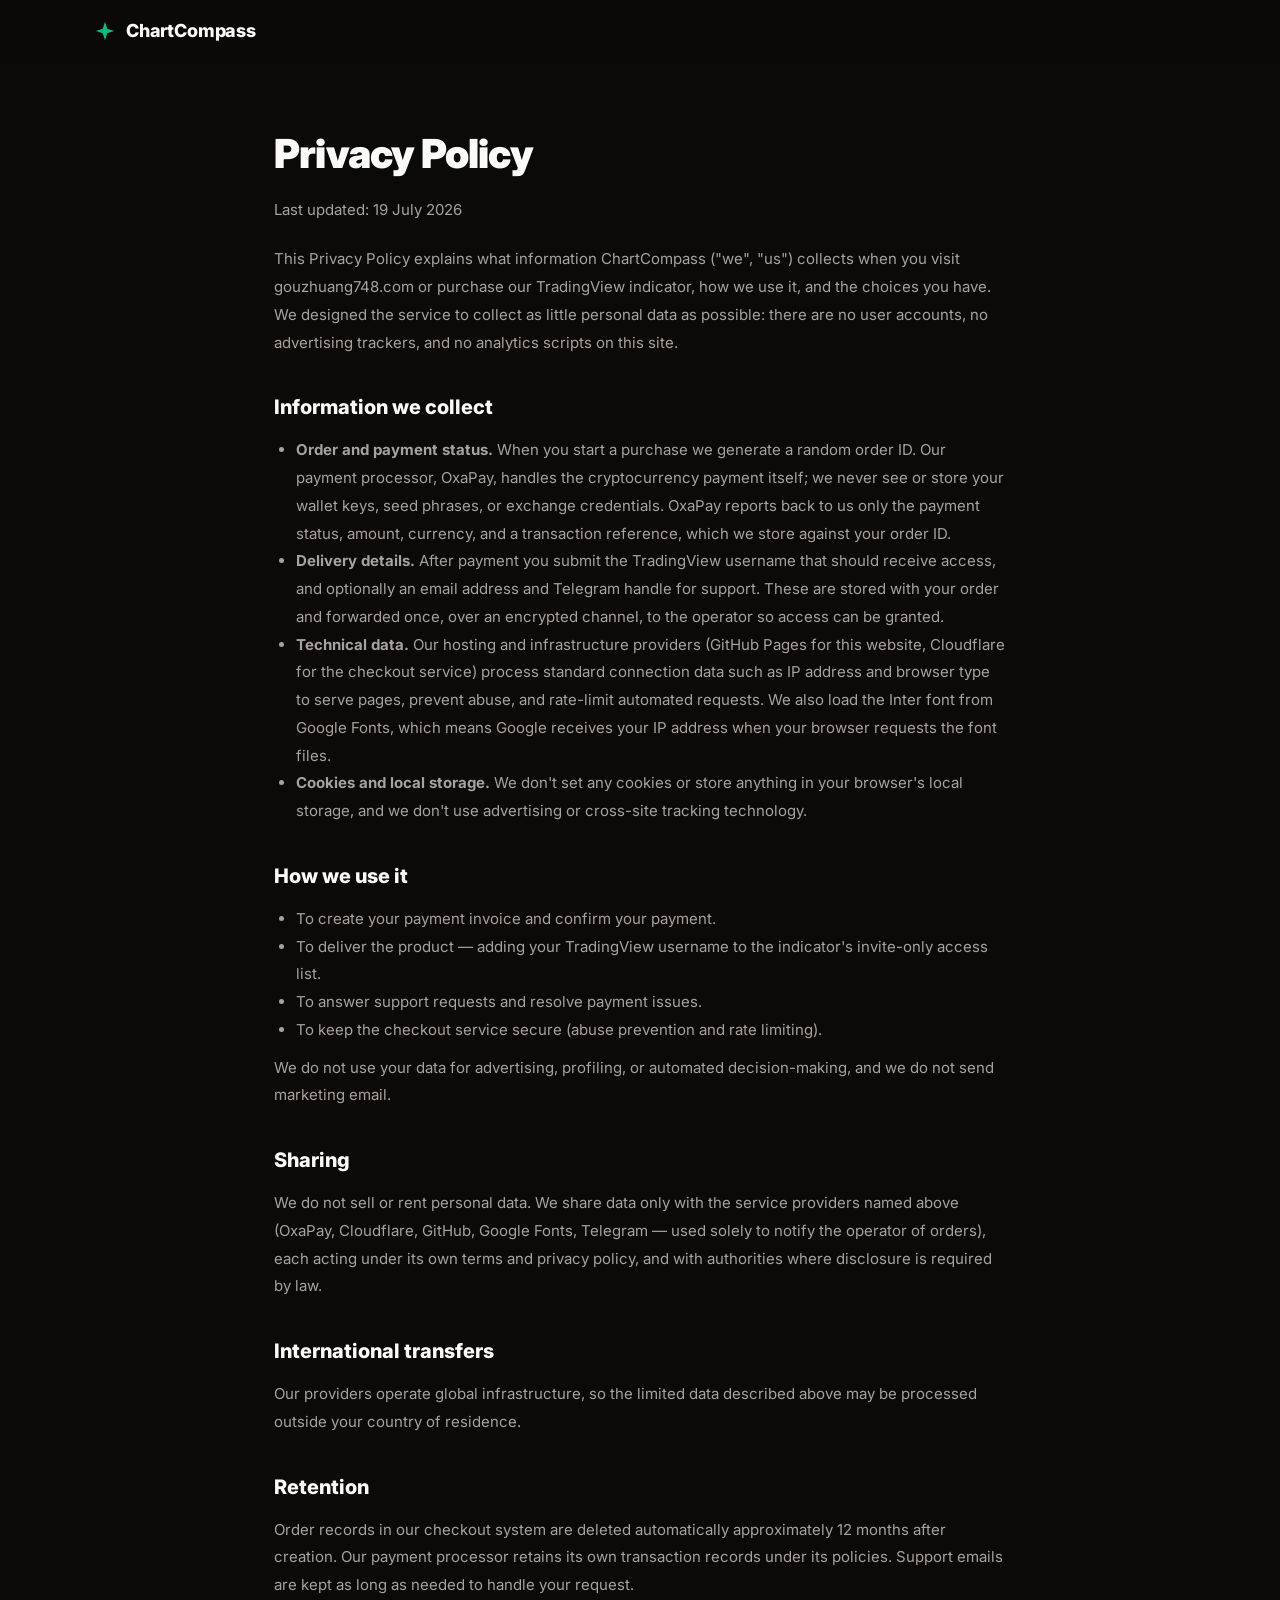
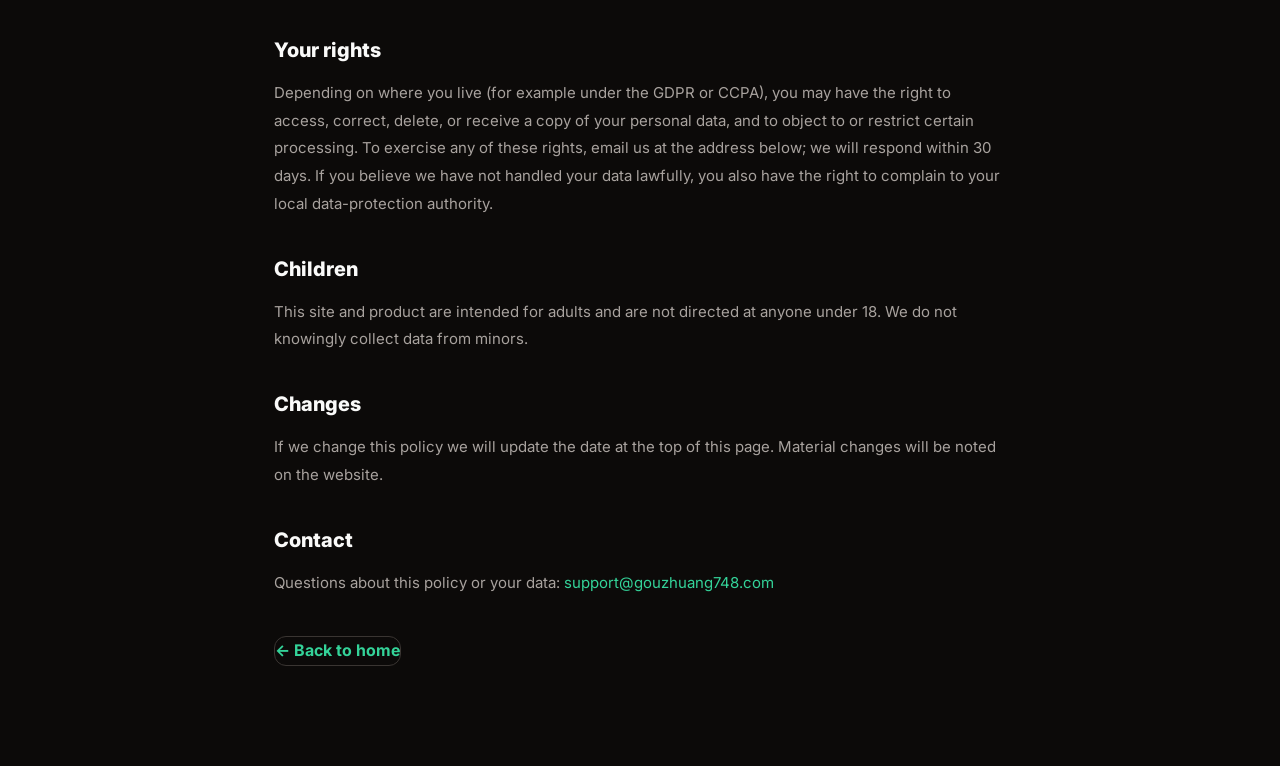
==== commit 8b4aafa9: "下线中文，全站英文；顺带做一遍设计/文案/UX 检查并修复发现的问题 - 移除中文：i18n.js 删掉 zh 字典（170 key），语言引擎简化为单语言   渲染（不再有 detect()/loc" ====
--- a/privacy-policy.html
+++ b/privacy-policy.html
@@ -36,7 +36,7 @@
         <li><strong>Order and payment status.</strong> When you start a purchase we generate a random order ID. Our payment processor, OxaPay, handles the cryptocurrency payment itself; we never see or store your wallet keys, seed phrases, or exchange credentials. OxaPay reports back to us only the payment status, amount, currency, and a transaction reference, which we store against your order ID.</li>
         <li><strong>Delivery details.</strong> After payment you submit the TradingView username that should receive access, and optionally an email address and Telegram handle for support. These are stored with your order and forwarded once, over an encrypted channel, to the operator so access can be granted.</li>
         <li><strong>Technical data.</strong> Our hosting and infrastructure providers (GitHub Pages for this website, Cloudflare for the checkout service) process standard connection data such as IP address and browser type to serve pages, prevent abuse, and rate-limit automated requests. We also load the Inter font from Google Fonts, which means Google receives your IP address when your browser requests the font files.</li>
-        <li><strong>Local storage.</strong> We store your language preference (English/中文) in your browser's local storage. We do not use advertising or cross-site tracking cookies.</li>
+        <li><strong>Cookies and local storage.</strong> We don't set any cookies or store anything in your browser's local storage, and we don't use advertising or cross-site tracking technology.</li>
     </ul>
 
     <h2>How we use it</h2>
--- a/style.css
+++ b/style.css
@@ -18,6 +18,7 @@
     --green-bright: #34d399;
     --green-dim: rgba(16, 185, 129, .12);
     --red: #ef4444;
+    --red-bright: #fca5a5;
     --red-dim: rgba(239, 68, 68, .12);
     --amber: #fbbf24;
     --amber-dim: rgba(251, 191, 36, .12);
@@ -42,6 +43,7 @@
 a { color: inherit; text-decoration: none; }
 ul { list-style: none; }
 button { font-family: inherit; }
+::selection { background: rgba(16, 185, 129, .32); color: #fff; }
 
 .text-green { color: var(--green); }
 .text-muted { color: var(--text-dim); }
@@ -80,33 +82,26 @@
 .btn--block { width: 100%; }
 .btn__arrow { transition: transform .15s ease; }
 .btn:hover .btn__arrow { transform: translateX(3px); }
-
-/* ============ 公告条 ============ */
-.promo-bar {
-    display: flex;
-    align-items: center;
-    justify-content: center;
-    gap: 10px;
-    padding: 9px 16px;
-    background: linear-gradient(90deg, rgba(251, 191, 36, .10), rgba(251, 191, 36, .18), rgba(251, 191, 36, .10));
-    border-bottom: 1px solid rgba(251, 191, 36, .25);
-    font-size: 13.5px;
-    color: var(--text-muted);
-    transition: background .2s ease;
-}
-.promo-bar:hover { background: rgba(251, 191, 36, .16); }
-.promo-bar strong { color: var(--amber); font-weight: 700; }
-.promo-bar__badge {
-    background: var(--amber);
-    color: #1c1300;
-    font-size: 11px;
-    font-weight: 800;
-    padding: 2px 9px;
-    border-radius: 999px;
-    letter-spacing: .05em;
-    flex: none;
-}
-.promo-bar__arrow { color: var(--amber); font-weight: 700; }
+/* 按下即时反馈：移动端没有 hover，:active 是唯一的触觉确认 */
+.btn:active { transform: translateY(1px) scale(.995); }
+.btn--primary:active { box-shadow: 0 0 0 1px rgba(52, 211, 153, .5), 0 4px 14px -8px rgba(16, 185, 129, .6); }
+
+/* 键盘用户跳过导航直达正文；鼠标用户永远看不到（默认移出视口，聚焦时移回） */
+.skip-link {
+    position: absolute;
+    top: -100px;
+    left: 12px;
+    z-index: 200;
+    background: var(--card);
+    color: var(--text);
+    border: 1px solid var(--border-light);
+    border-radius: 8px;
+    padding: 10px 18px;
+    font-size: 14px;
+    font-weight: 600;
+    transition: top .15s ease;
+}
+.skip-link:focus-visible { top: 12px; }
 
 /* ============ 导航 ============ */
 .nav {
@@ -135,11 +130,6 @@
 .nav__links a { font-size: 14.5px; font-weight: 500; color: var(--text-muted); transition: color .15s ease; }
 .nav__links a:hover { color: var(--text); }
 .nav__right { margin-left: auto; display: flex; align-items: center; gap: 12px; }
-.lang-switch { display: flex; background: var(--card); border: 1px solid var(--border); border-radius: 999px; padding: 3px; gap: 2px; }
-.lang-switch button { background: none; border: none; color: var(--text-dim); font-size: 12.5px; font-weight: 700; padding: 5px 12px; border-radius: 999px; cursor: pointer; transition: color .15s ease, background .15s ease; }
-.lang-switch button:hover { color: var(--text); }
-.lang-switch button.is-active { background: var(--green-dim); color: var(--green-bright); }
-.lang-switch--mobile { align-self: flex-start; margin: 8px 0; }
 .nav__burger { display: none; background: none; border: none; cursor: pointer; flex-direction: column; gap: 5px; padding: 6px; margin-left: auto; }
 .nav__burger span { display: block; width: 22px; height: 2px; background: var(--text); border-radius: 2px; transition: transform .2s ease, opacity .2s ease; }
 .nav__burger.is-open span:nth-child(1) { transform: translateY(7px) rotate(45deg); }
@@ -194,12 +184,25 @@
     max-width: 560px;
     margin: 0 auto 36px;
 }
-.hero__cta { display: flex; justify-content: center; gap: 14px; margin-bottom: 70px; }
-
-/* TradingView 风格实时演示（浅色终端 · JS 生成 SVG · 循环动画） */
+.hero__cta { display: flex; justify-content: center; gap: 14px; margin-bottom: 18px; }
+
+/* Hero CTA 下方信任信号行 */
+.hero__trust {
+    display: flex;
+    flex-wrap: wrap;
+    justify-content: center;
+    gap: 8px 20px;
+    margin: 0 auto 62px;
+    font-size: 13.5px;
+    font-weight: 500;
+    color: var(--text-muted);
+}
+.hero__trust span::before { content: "✓ "; color: var(--green-bright); font-weight: 700; }
+
+/* 实盘演示卡片：真实 TradingView 录屏（动态 WebP），深色终端风配色 */
 .hero__demo { position: relative; max-width: 900px; margin: 0 auto; }
 .tv-demo {
-    background: #ffffff;
+    background: var(--card);
     border: 1px solid var(--border);
     border-radius: var(--radius);
     overflow: hidden;
@@ -210,8 +213,8 @@
     align-items: center;
     gap: 7px;
     padding: 10px 14px;
-    background: #f4f4f5;
-    border-bottom: 1px solid #e4e4e7;
+    background: var(--card-2);
+    border-bottom: 1px solid var(--border);
 }
 .dot { width: 11px; height: 11px; border-radius: 50%; flex: none; }
 .dot--r { background: #f87171; } .dot--y { background: #fbbf24; } .dot--g { background: #34d399; }
@@ -221,27 +224,14 @@
     font-weight: 700;
     letter-spacing: .08em;
     text-transform: uppercase;
-    color: #52525b;
-    background: #e4e4e7;
+    color: var(--text-muted);
+    background: var(--border);
     padding: 3px 16px;
     border-radius: 999px;
 }
 .tv-demo__stage { display: grid; grid-template-columns: 1fr 148px; }
 .tv-demo__main { position: relative; }
 .tv-chart { display: block; width: 100%; height: auto; }
-.tv-demo__legend {
-    position: absolute;
-    top: 8px; left: 12px;
-    z-index: 4;
-    display: flex;
-    gap: 10px;
-    font-size: 10.5px;
-    font-weight: 600;
-    color: #71717a;
-    white-space: nowrap;
-    pointer-events: none;
-}
-.lg-val--red { color: #f23645; } .lg-val--org { color: #ff9800; } .lg-val--amb { color: #d97706; }
 .tv-demo__overlay {
     position: absolute;
     inset: 0;
@@ -258,65 +248,30 @@
     font-size: clamp(20px, 3.8vw, 42px);
     font-weight: 900;
     letter-spacing: .06em;
-    color: #18181b;
-    text-shadow: 0 0 18px rgba(255, 255, 255, .95), 0 0 40px rgba(255, 255, 255, .7);
+    color: var(--text);
+    text-shadow: 0 0 18px rgba(0, 0, 0, .9), 0 0 40px rgba(0, 0, 0, .7);
 }
 .tv-demo__tag {
     font-size: clamp(11px, 1.8vw, 17px);
-    color: #3f3f46;
+    color: var(--text-muted);
     font-weight: 500;
-    text-shadow: 0 0 12px rgba(255, 255, 255, .95);
+    text-shadow: 0 0 12px rgba(0, 0, 0, .9);
 }
 .tv-demo__watchlist {
-    border-left: 1px solid #e4e4e7;
-    background: #fafafa;
+    border-left: 1px solid var(--border);
+    background: var(--card-2);
     padding: 10px 12px;
     display: flex;
     flex-direction: column;
     gap: 4px;
 }
-.wl-head { font-size: 10px; font-weight: 800; letter-spacing: .1em; text-transform: uppercase; color: #a1a1aa; padding: 4px 2px 8px; }
+.wl-head { font-size: 10px; font-weight: 800; letter-spacing: .1em; text-transform: uppercase; color: var(--text-dim); padding: 4px 2px 8px; }
 .wl-row { display: flex; align-items: center; gap: 8px; padding: 7px 6px; border-radius: 8px; }
 .wl-ic { width: 22px; height: 22px; border-radius: 50%; color: #fff; font-size: 11px; font-weight: 800; display: inline-flex; align-items: center; justify-content: center; flex: none; }
-.wl-sym { font-size: 12px; font-weight: 700; color: #27272a; }
-.wl-chg { margin-left: auto; font-size: 11px; font-weight: 600; color: #a1a1aa; }
-.wl-chg.up { color: #089981; } .wl-chg.dn { color: #f23645; }
-.wl-row--ghost { height: 22px; border-radius: 8px; background: #f4f4f5; margin-top: 4px; }
-
-/* SVG 内文本与线条 */
-.ax-lbl { font-size: 10px; fill: #a1a1aa; font-weight: 500; font-family: var(--font); }
-.ax-lbl--b { fill: #52525b; font-weight: 700; }
-.mk-lbl { font-size: 9px; font-weight: 700; font-family: var(--font); }
-.mk-lbl--red { fill: #f23645; } .mk-lbl--dark { fill: #b91c1c; }
-.sig-lbl { font-size: 12px; font-weight: 700; fill: #fff; font-family: var(--font); }
-.ptag-lbl { font-size: 10.5px; font-weight: 700; fill: #fff; font-family: var(--font); }
-.ln { fill: none; stroke-width: 2; stroke-linejoin: round; }
-.ln--ma { stroke: #ff9800; }
-.ln--trail { stroke: #f23645; stroke-width: 1.8; }
-.ln--trend { stroke: #089981; stroke-width: 2.4; }
-
-/* 演示动画：默认静态全显；.anim 时按时间轴播放（12s 一轮） */
-@keyframes fadeIn { to { opacity: 1; } }
-.tv-demo.anim .cnd { opacity: 0; animation: cndIn .4s ease forwards; }
-@keyframes cndIn { from { opacity: 0; transform: translateY(6px); } to { opacity: 1; transform: none; } }
-.tv-demo.anim .ln { stroke-dasharray: 1; stroke-dashoffset: 1; animation: lnDraw 3.8s ease .4s forwards; }
-@keyframes lnDraw { to { stroke-dashoffset: 0; } }
-.tv-demo.anim .g-cur { opacity: 0; animation: fadeIn .5s ease 4.3s forwards; }
-.tv-demo.anim .g-extras { opacity: 0; animation: fadeIn .6s ease 3s forwards; }
-.tv-demo.anim .g-signal {
-    opacity: 0;
-    transform-box: fill-box;
-    transform-origin: center;
-    animation: sigPop .45s cubic-bezier(.5, 1.8, .6, 1) 4.7s forwards;
-}
-@keyframes sigPop { from { opacity: 0; transform: scale(.4); } to { opacity: 1; transform: scale(1); } }
-.tv-demo.anim .ptag { opacity: 0; animation: fadeIn .4s ease forwards; }
-.tv-demo.anim .ptag:nth-child(1) { animation-delay: 5s; }
-.tv-demo.anim .ptag:nth-child(2) { animation-delay: 5.12s; }
-.tv-demo.anim .ptag:nth-child(3) { animation-delay: 5.24s; }
-.tv-demo.anim .ptag:nth-child(4) { animation-delay: 5.36s; }
-.tv-demo.anim .ptag:nth-child(5) { animation-delay: 5.48s; }
-.tv-demo.anim .tv-demo__overlay { opacity: 0; animation: fadeIn 1s ease 1.2s forwards; }
+.wl-sym { font-size: 12px; font-weight: 700; color: var(--text); }
+.wl-chg { margin-left: auto; font-size: 11px; font-weight: 600; color: var(--text-dim); }
+.wl-chg.up { color: var(--green-bright); } .wl-chg.dn { color: var(--red); }
+.wl-row--ghost { height: 22px; border-radius: 8px; background: var(--border); margin-top: 4px; }
 
 /* ============ 通用 Section ============ */
 .section {
@@ -422,7 +377,7 @@
     border: 1px solid;
 }
 .chip--buy { color: var(--green-bright); background: var(--green-dim); border-color: rgba(16,185,129,.35); }
-.chip--sell { color: #fca5a5; background: var(--red-dim); border-color: rgba(239,68,68,.35); }
+.chip--sell { color: var(--red-bright); background: var(--red-dim); border-color: rgba(239,68,68,.35); }
 .chip--wait { color: var(--text-dim); background: rgba(255,255,255,.03); border-color: var(--border-light); }
 .chip--muted { color: var(--text-dim); background: rgba(255,255,255,.03); border-color: var(--border); }
 .chip--lg { font-size: 14px; padding: 9px 22px; }
@@ -442,7 +397,7 @@
     letter-spacing: .14em;
     padding: 5px 14px;
 }
-.viz-zones__band--sell { background: rgba(239,68,68,.14); color: #fca5a5; border-bottom: 1px dashed rgba(239,68,68,.4); }
+.viz-zones__band--sell { background: rgba(239,68,68,.14); color: var(--red-bright); border-bottom: 1px dashed rgba(239,68,68,.4); }
 .viz-zones__band--buy { background: rgba(16,185,129,.14); color: #6ee7b7; border-top: 1px dashed rgba(16,185,129,.4); }
 .viz-flow { display: flex; align-items: center; gap: 6px; flex-wrap: nowrap; }
 .viz-flow .chip { white-space: nowrap; font-size: 10.5px; padding: 5px 10px; }
@@ -524,43 +479,6 @@
 .feat h3 { font-size: 17px; font-weight: 700; margin-bottom: 8px; }
 .feat p { font-size: 14px; color: var(--text-muted); }
 
-/* AI 加赠卡 */
-.ai-card {
-    display: grid;
-    grid-template-columns: 1fr 1.1fr;
-    gap: 30px;
-    align-items: center;
-    background: linear-gradient(135deg, var(--card), #1a1610);
-    border: 1px solid rgba(251,191,36,.35);
-    border-radius: var(--radius);
-    padding: 34px;
-    box-shadow: 0 0 50px -20px rgba(251,191,36,.25);
-}
-.ai-card__info h3 { font-size: 21px; font-weight: 800; line-height: 1.45; margin-bottom: 12px; }
-.ai-card__info p { color: var(--text-muted); font-size: 15px; }
-.ai-card__chat { display: flex; flex-direction: column; gap: 12px; }
-.bubble {
-    padding: 13px 18px;
-    border-radius: 14px;
-    font-size: 14px;
-    line-height: 1.65;
-}
-.bubble--user {
-    align-self: flex-end;
-    background: var(--green-dim);
-    border: 1px solid rgba(16,185,129,.3);
-    color: var(--green-bright);
-    border-bottom-right-radius: 4px;
-    font-weight: 600;
-}
-.bubble--ai {
-    align-self: flex-start;
-    background: var(--card-2);
-    border: 1px solid var(--border);
-    color: var(--text-muted);
-    border-bottom-left-radius: 4px;
-}
-
 /* 徽章 */
 .badge {
     display: inline-block;
@@ -571,7 +489,6 @@
     border-radius: 999px;
     vertical-align: middle;
 }
-.badge--amber { background: var(--amber-dim); color: var(--amber); border: 1px solid rgba(251,191,36,.4); }
 .badge--green { background: var(--green-dim); color: var(--green-bright); border: 1px solid rgba(16,185,129,.35); }
 
 /* ============ 步骤 ============ */
@@ -653,14 +570,6 @@
     border-bottom: 1px solid var(--border);
 }
 .price-card__block:first-child { padding-top: 0; }
-.price-card__block--bonus {
-    background: var(--amber-dim);
-    border: 1px solid rgba(251,191,36,.3);
-    border-radius: var(--radius-sm);
-    padding: 18px;
-    margin: 20px 0;
-}
-.price-card__block--bonus .badge { margin-bottom: 10px; }
 .stack-head {
     display: flex;
     justify-content: space-between;
@@ -704,6 +613,33 @@
     color: var(--text-dim);
     margin-top: 16px;
 }
+
+/* 交付保证（风险逆转）——与退款政策逐字一致，不承诺做不到的事 */
+.guarantee {
+    display: flex;
+    align-items: flex-start;
+    gap: 14px;
+    text-align: left;
+    background: var(--green-dim);
+    border: 1px solid rgba(16, 185, 129, .3);
+    border-radius: var(--radius-sm);
+    padding: 16px 18px;
+    margin-top: 18px;
+}
+.guarantee__icon { flex: none; width: 32px; height: 32px; color: var(--green-bright); }
+.guarantee strong { display: block; font-size: 14.5px; margin-bottom: 4px; }
+.guarantee p { font-size: 13.5px; color: var(--text-muted); line-height: 1.55; margin: 0; }
+
+/* 收尾 CTA */
+.final-cta__note {
+    text-align: center;
+    font-size: 13px;
+    color: var(--text-dim);
+    margin-top: 18px;
+}
+
+/* hidden 属性兜底（如评价区在拿到真实反馈前整段隐藏） */
+[hidden] { display: none !important; }
 
 /* ============ FAQ ============ */
 .faq { max-width: 720px; margin: 0 auto; display: flex; flex-direction: column; gap: 12px; }
@@ -804,7 +740,7 @@
     align-items: center;
     justify-content: space-between;
     gap: 16px;
-    padding: 12px 24px;
+    padding: 12px 24px calc(12px + env(safe-area-inset-bottom, 0px));
     background: rgba(12, 10, 9, .92);
     backdrop-filter: blur(14px);
     -webkit-backdrop-filter: blur(14px);
@@ -829,23 +765,20 @@
 .delay-3 { transition-delay: .3s; }
 .delay-4 { transition-delay: .4s; }
 @media (prefers-reduced-motion: reduce) {
+    html { scroll-behavior: auto; }
     html.js .reveal { opacity: 1; transform: none; transition: none; }
     .spinner { animation: none; }
-    .tv-demo.anim .cnd,
-    .tv-demo.anim .ln,
-    .tv-demo.anim .g-cur,
-    .tv-demo.anim .g-extras,
-    .tv-demo.anim .g-signal,
-    .tv-demo.anim .ptag,
-    .tv-demo.anim .tv-demo__overlay { animation: none; opacity: 1; stroke-dashoffset: 0; }
-}
-
-/* 键盘可见焦点环（深色底上统一用亮绿，覆盖各交互控件） */
+    .faq-item__a { transition: none; }
+}
+
+/* 键盘可见焦点环（深色底上统一用亮绿）。刻意不强制 border-radius：
+   现代浏览器的 outline 会自动贴合元素自身圆角；强制 4px 反而会把胶囊按钮/圆角卡片在聚焦时削成方角。 */
 :focus-visible {
     outline: 2px solid var(--green-bright);
     outline-offset: 2px;
-    border-radius: 4px;
-}
+}
+/* 手风琴问句按钮位于 overflow:hidden 的圆角容器内，焦点环需内偏移，否则左右上三边被容器裁掉 */
+.faq-item__q:focus-visible { outline-offset: -2px; }
 .claim-form input:focus-visible {
     outline: 2px solid var(--green-bright);
     outline-offset: 1px;
@@ -875,7 +808,7 @@
 .form-error,
 .checkout-error {
     margin-top: 12px;
-    color: #fca5a5;
+    color: var(--red-bright);
     font-size: 13.5px;
     font-weight: 600;
     text-align: center;
@@ -890,29 +823,22 @@
     .grid--3 > :last-child:nth-child(odd) { grid-column: 1 / -1; }
     .nav__links, .nav__right { display: none; }
     .nav__burger { display: flex; }
-    /* success 页没有汉堡菜单兜底，语言切换器需在窄屏保持可见可点 */
-    .success-body .nav__right { display: flex; }
-    .success-body .nav__inner { gap: 16px; }
     .hero { padding: 70px 20px 60px; }
     .hero__cta { flex-direction: column; align-items: center; }
     .tv-demo__stage { grid-template-columns: 1fr; }
     .tv-demo__watchlist { display: none; }
     .section { padding: 80px 20px; }
-    .ai-card { grid-template-columns: 1fr; padding: 26px; }
     .anchor-row { grid-template-columns: 1fr; max-width: 420px; }
     .anchor--hero { transform: none; order: -1; }
     .price-card { padding: 26px 20px; }
     .footer__grid { grid-template-columns: 1fr 1fr; }
     .footer { padding-bottom: 130px; }
     .viz-flow { transform: scale(.85); }
-    .promo-bar { font-size: 12px; }
 }
 
 @media (max-width: 640px) {
     .grid--3 { grid-template-columns: 1fr; }
     .grid--3 > :last-child:nth-child(odd) { grid-column: auto; }
-    /* 演示图 legend 窄屏允许换行并略缩字号，不再溢出被裁切 */
-    .tv-demo__legend { flex-wrap: wrap; gap: 3px 8px; max-width: calc(100% - 20px); font-size: 9.5px; }
 }
 
 /* ============ 按钮加载态 ============ */
@@ -950,7 +876,7 @@
 }
 .status-icon--ok { background: var(--green-dim); color: var(--green-bright); border: 1px solid rgba(16, 185, 129, .4); }
 .status-icon--wait { background: var(--amber-dim); border: 1px solid rgba(251, 191, 36, .35); }
-.status-icon--err { background: var(--red-dim); color: #fca5a5; border: 1px solid rgba(239, 68, 68, .4); }
+.status-icon--err { background: var(--red-dim); color: var(--red-bright); border: 1px solid rgba(239, 68, 68, .4); }
 .spinner {
     width: 44px; height: 44px;
     border-radius: 50%;
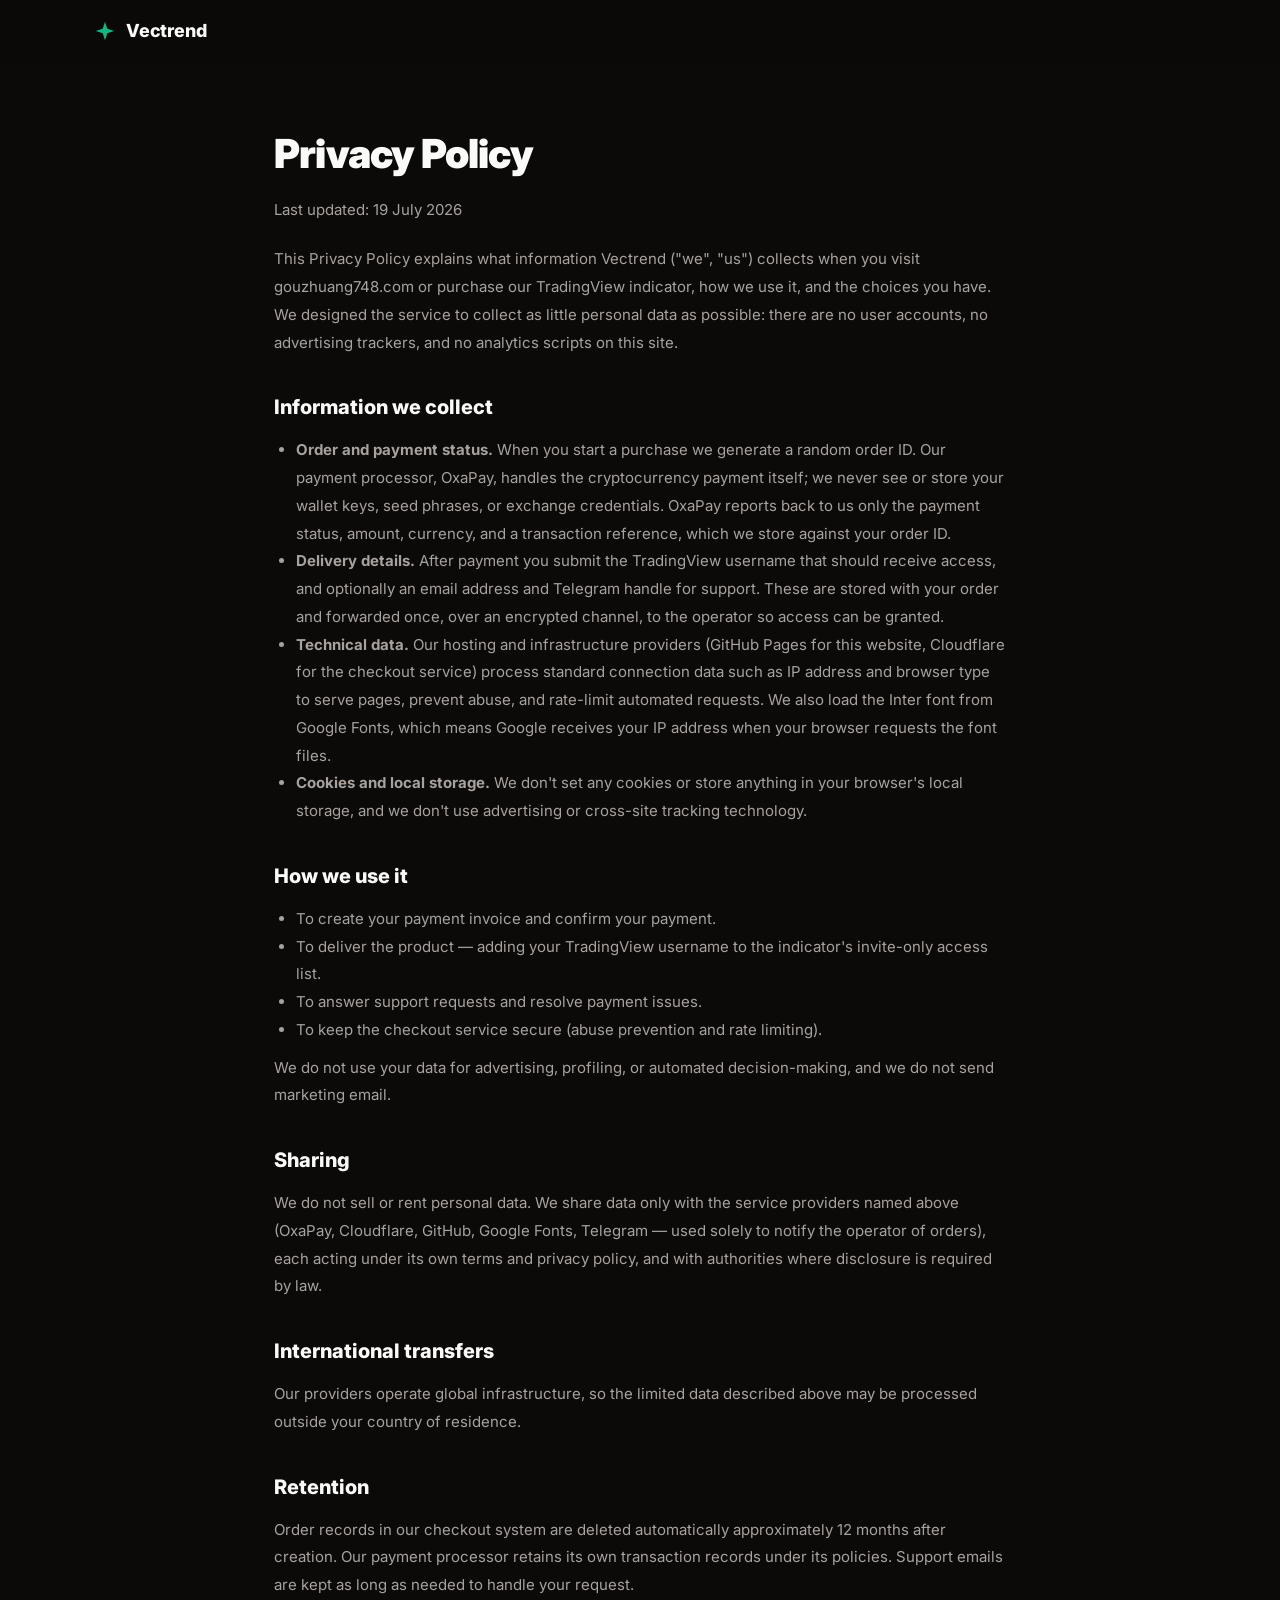
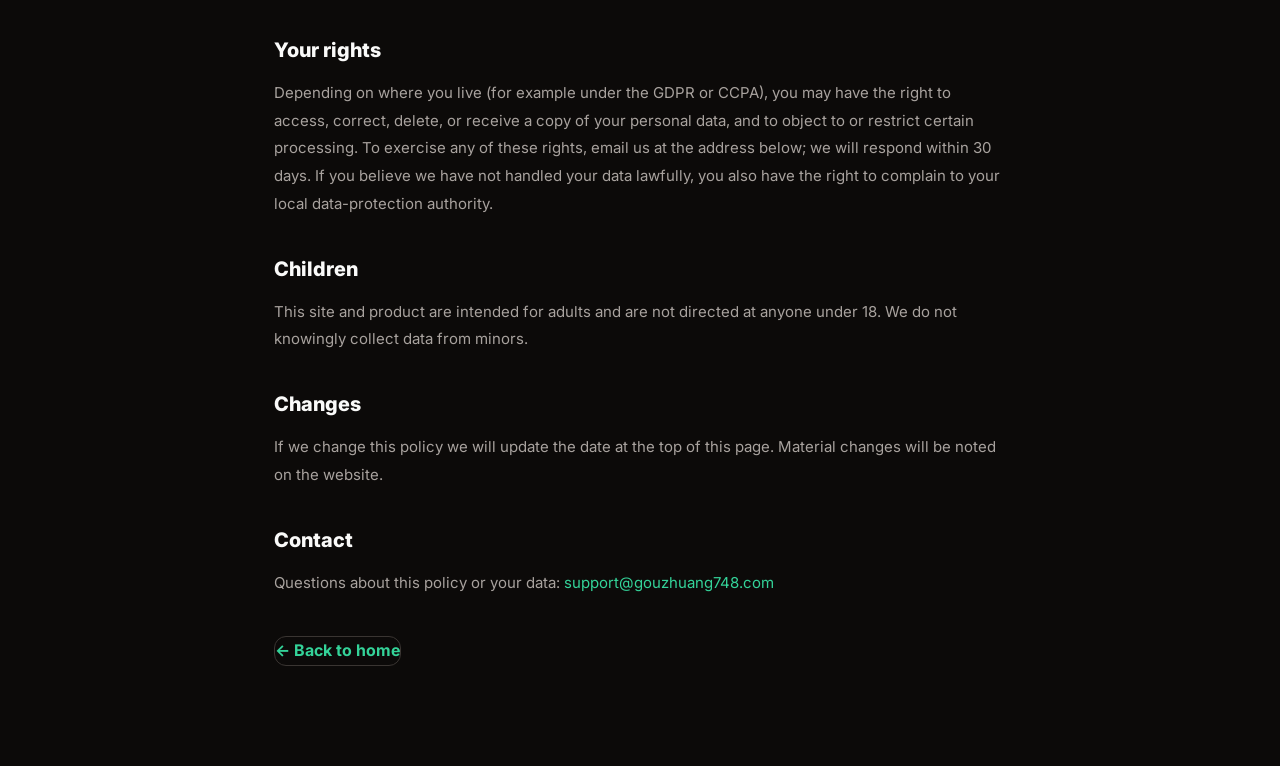
==== commit 77235e86: "品牌更名：ChartCompass → Vectrend，同步重绘 og-image 分享图（顺带修掉图上残留的旧文案）" ====
--- a/privacy-policy.html
+++ b/privacy-policy.html
@@ -3,8 +3,8 @@
 <head>
 <meta charset="UTF-8">
 <meta name="viewport" content="width=device-width, initial-scale=1.0">
-<title>Privacy Policy — ChartCompass</title>
-<meta name="description" content="How ChartCompass collects, uses, and protects your data.">
+<title>Privacy Policy — Vectrend</title>
+<meta name="description" content="How Vectrend collects, uses, and protects your data.">
 <meta name="theme-color" content="#0c0a09">
 <link rel="icon" href="/favicon.svg" type="image/svg+xml">
 <link rel="preconnect" href="https://fonts.googleapis.com">
@@ -20,7 +20,7 @@
             <span class="brand__mark" aria-hidden="true">
                 <svg viewBox="0 0 24 24" fill="none"><path d="M12 2L14.5 9.5L22 12L14.5 14.5L12 22L9.5 14.5L2 12L9.5 9.5L12 2Z" fill="currentColor"/></svg>
             </span>
-            <span class="brand__name">ChartCompass</span>
+            <span class="brand__name">Vectrend</span>
         </a>
     </div>
 </header>
@@ -29,7 +29,7 @@
     <h1>Privacy Policy</h1>
     <p class="legal-updated">Last updated: 19 July 2026</p>
 
-    <p>This Privacy Policy explains what information ChartCompass ("we", "us") collects when you visit gouzhuang748.com or purchase our TradingView indicator, how we use it, and the choices you have. We designed the service to collect as little personal data as possible: there are no user accounts, no advertising trackers, and no analytics scripts on this site.</p>
+    <p>This Privacy Policy explains what information Vectrend ("we", "us") collects when you visit gouzhuang748.com or purchase our TradingView indicator, how we use it, and the choices you have. We designed the service to collect as little personal data as possible: there are no user accounts, no advertising trackers, and no analytics scripts on this site.</p>
 
     <h2>Information we collect</h2>
     <ul>
--- a/style.css
+++ b/style.css
@@ -1,5 +1,5 @@
 /* ============================================================
-   ChartCompass — 深色交易风设计系统
+   Vectrend — 深色交易风设计系统
    底色: 石墨黑 · 主色: 翠绿 #10b981 · 强调: 琥珀 #fbbf24
    ============================================================ */
 
@@ -389,16 +389,12 @@
     text-decoration-thickness: 3px;
     opacity: .85;
 }
-.viz-zones { width: 100%; height: 100%; display: flex; flex-direction: column; }
-.viz-zones svg { flex: 1; width: 100%; padding: 4px 14px; min-height: 0; }
-.viz-zones__band {
-    font-size: 10px;
-    font-weight: 800;
-    letter-spacing: .14em;
-    padding: 5px 14px;
-}
-.viz-zones__band--sell { background: rgba(239,68,68,.14); color: var(--red-bright); border-bottom: 1px dashed rgba(239,68,68,.4); }
-.viz-zones__band--buy { background: rgba(16,185,129,.14); color: #6ee7b7; border-top: 1px dashed rgba(16,185,129,.4); }
+.viz-cloud { width: 100%; height: 100%; display: flex; }
+.viz-cloud svg { flex: 1; width: 100%; padding: 4px 10px; min-height: 0; }
+.line-fast { fill: none; stroke: #10b981; stroke-width: 2; }
+.line-slow { fill: none; stroke: #10b981; stroke-width: 2.5; opacity: .45; }
+.signal-tri--buy { fill: #10b981; }
+.signal-tri--sell { fill: #ef4444; }
 .viz-flow { display: flex; align-items: center; gap: 6px; flex-wrap: nowrap; }
 .viz-flow .chip { white-space: nowrap; font-size: 10.5px; padding: 5px 10px; }
 .viz-flow__line { width: 14px; height: 1px; background: var(--border-light); flex: none; }
